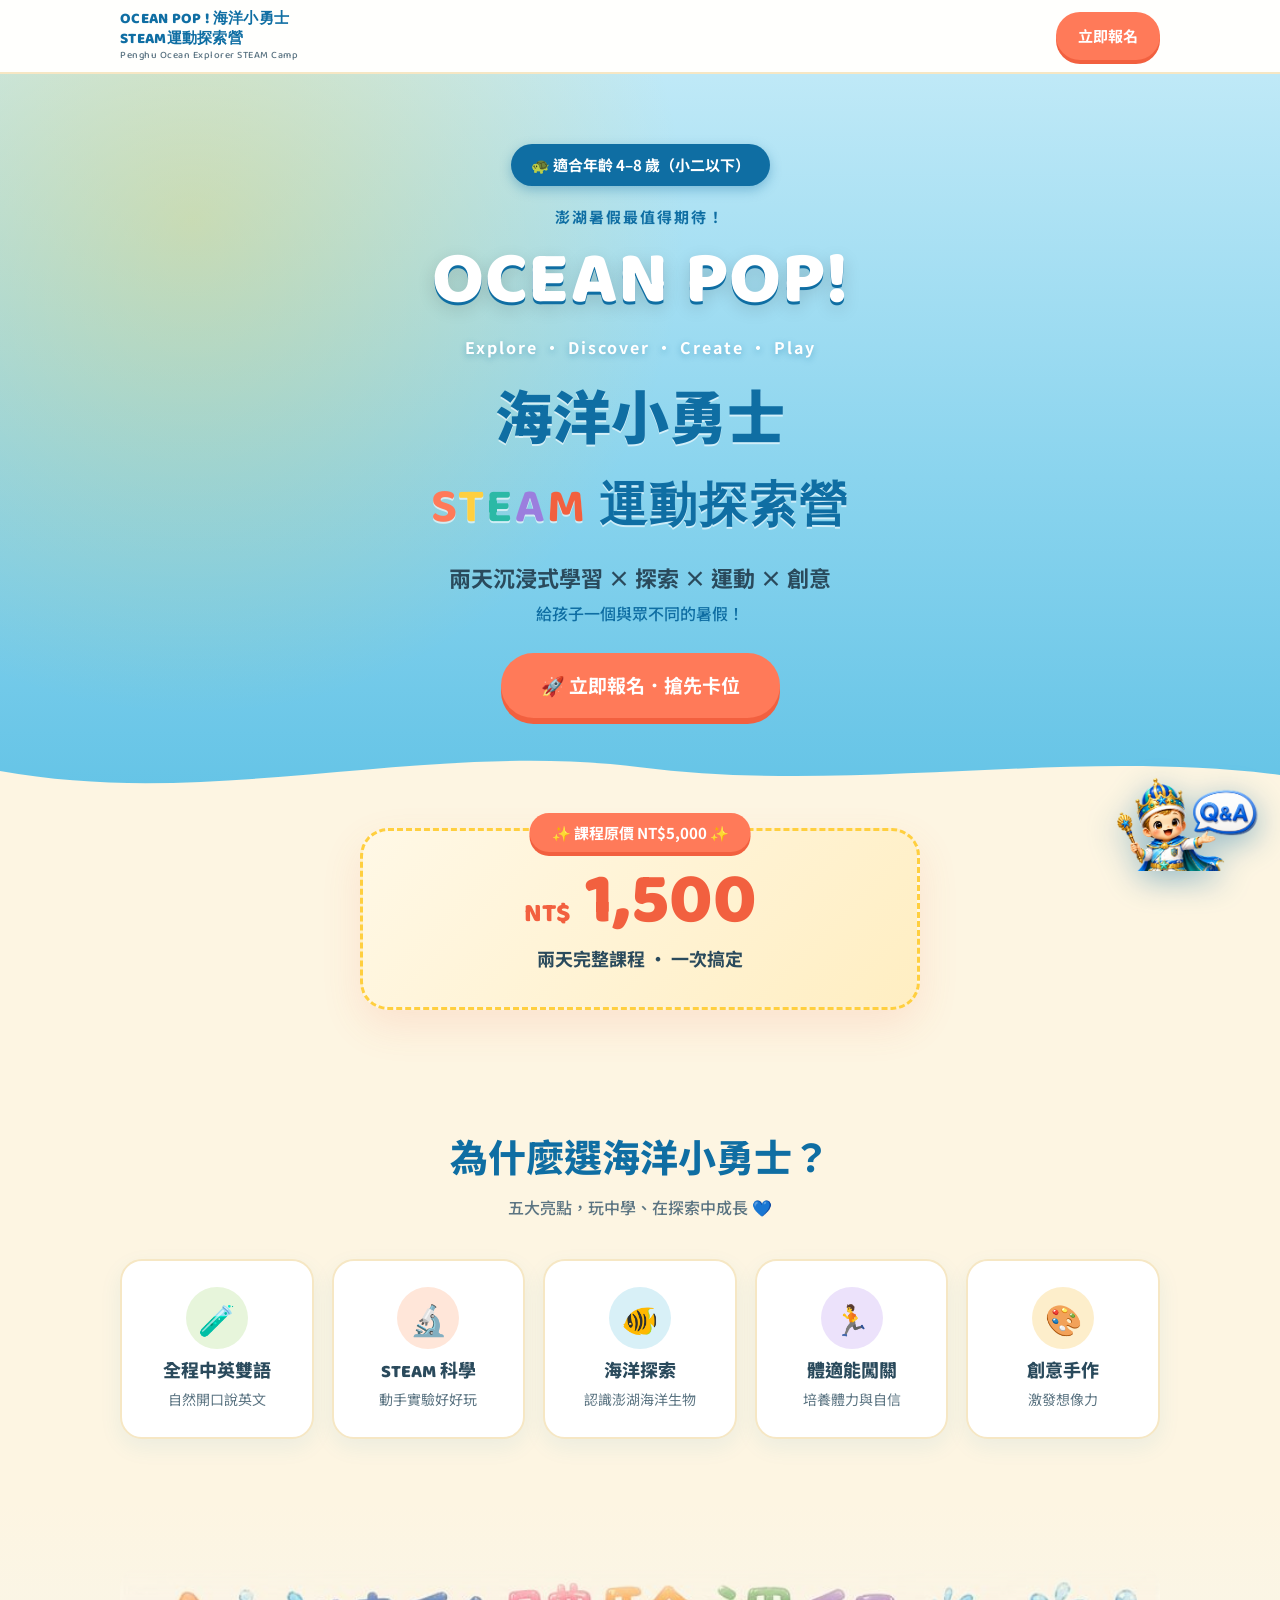
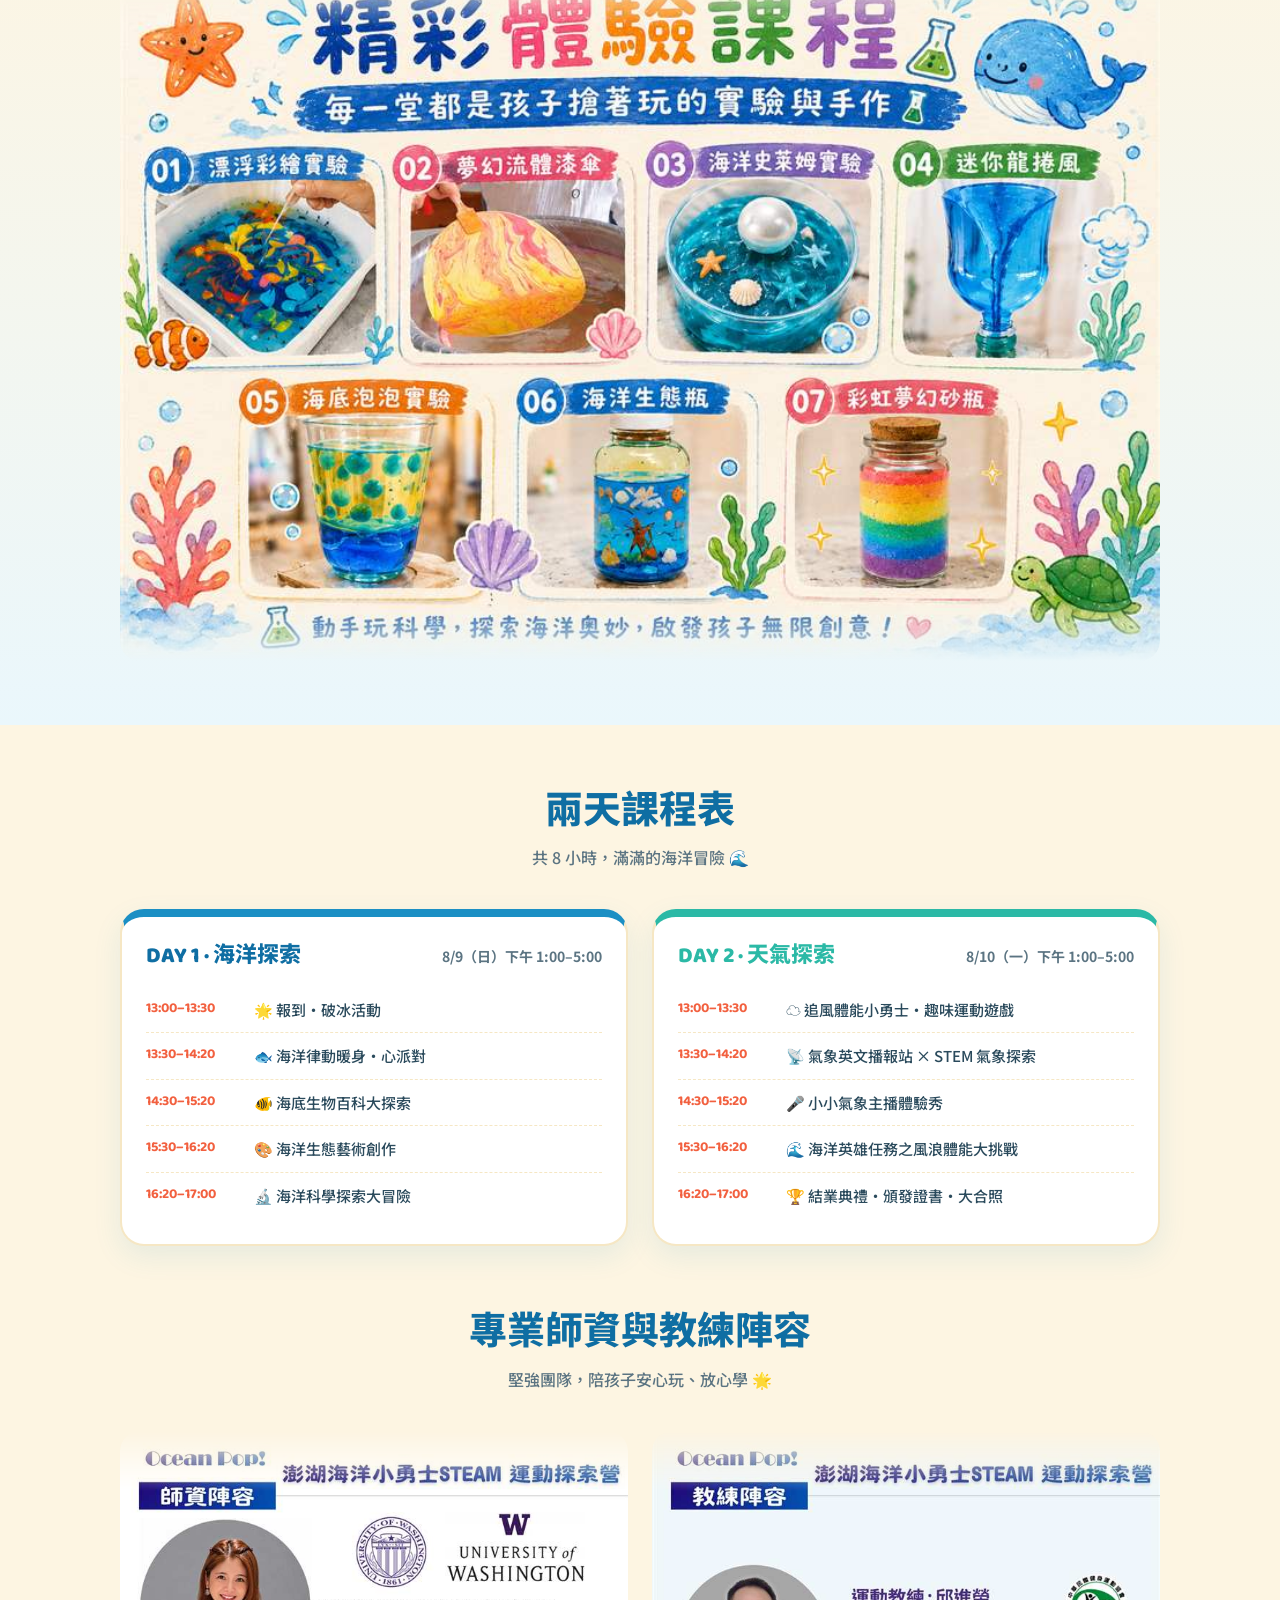
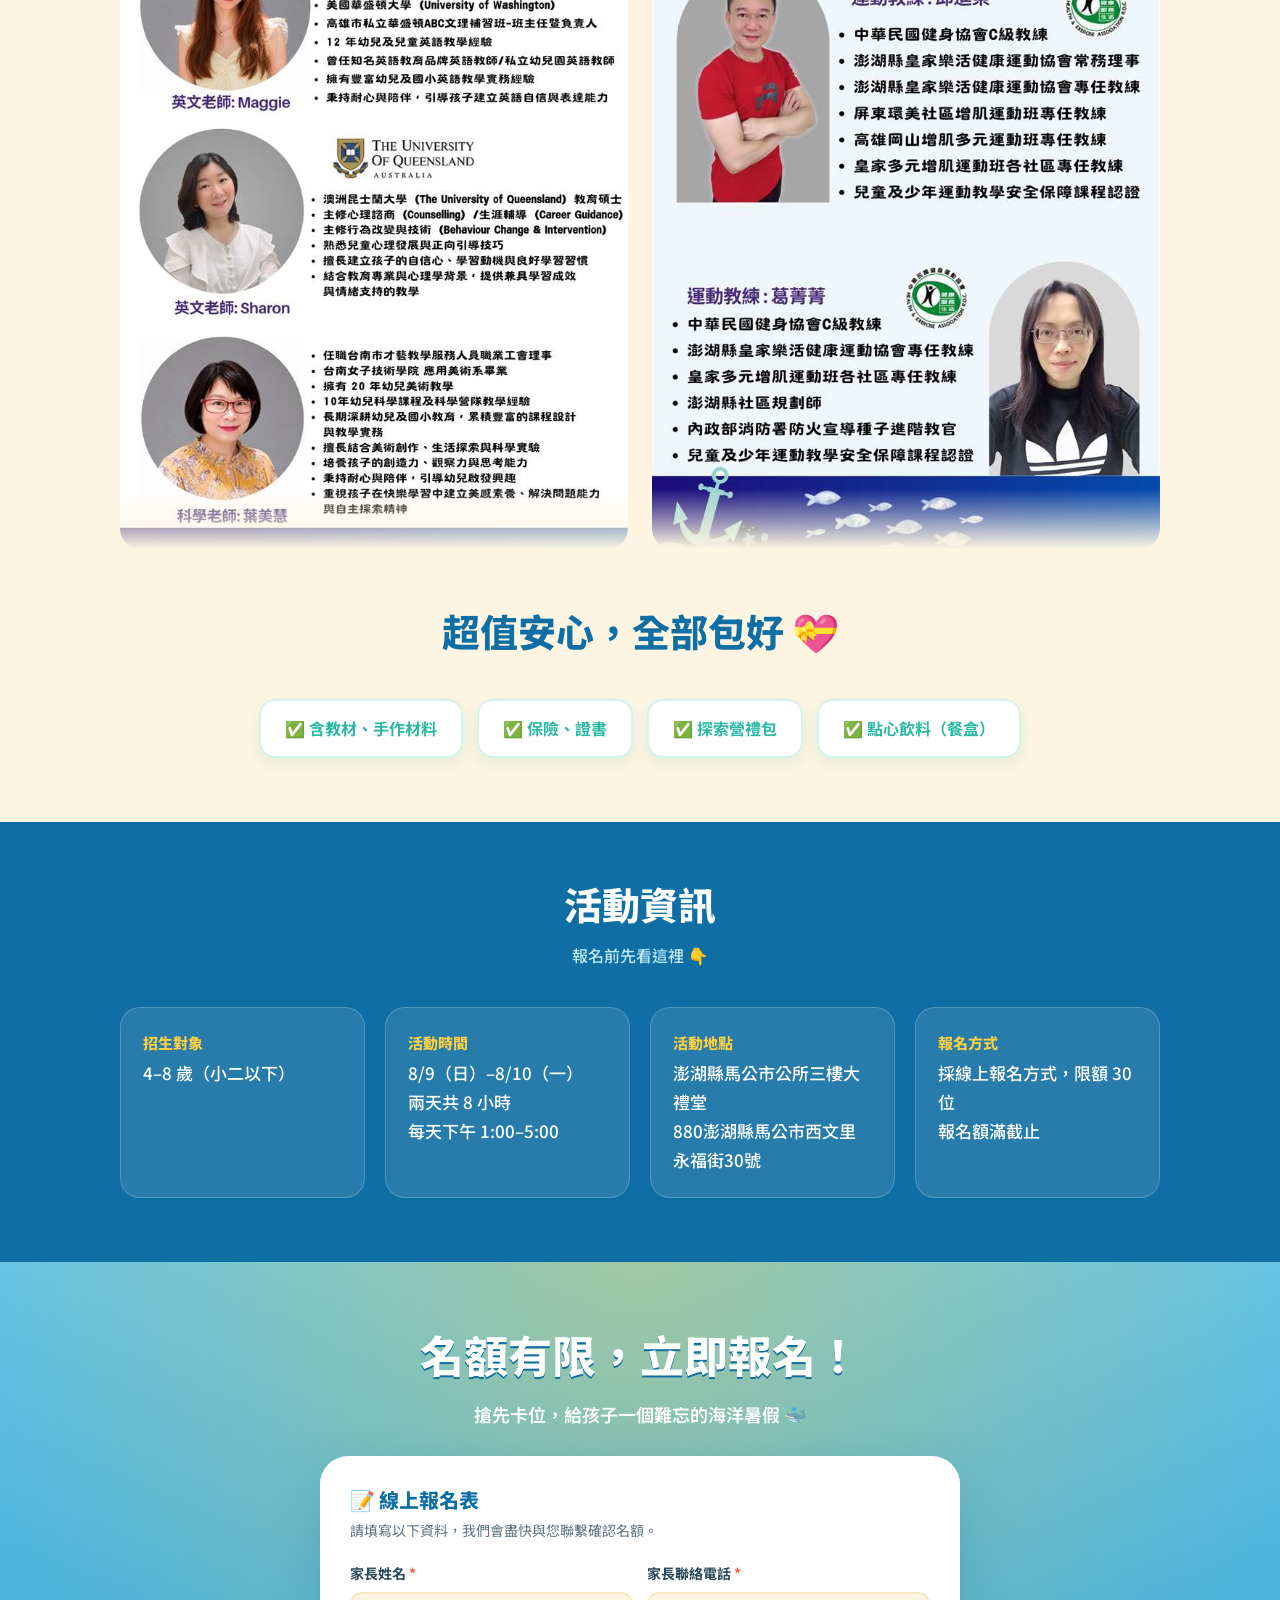
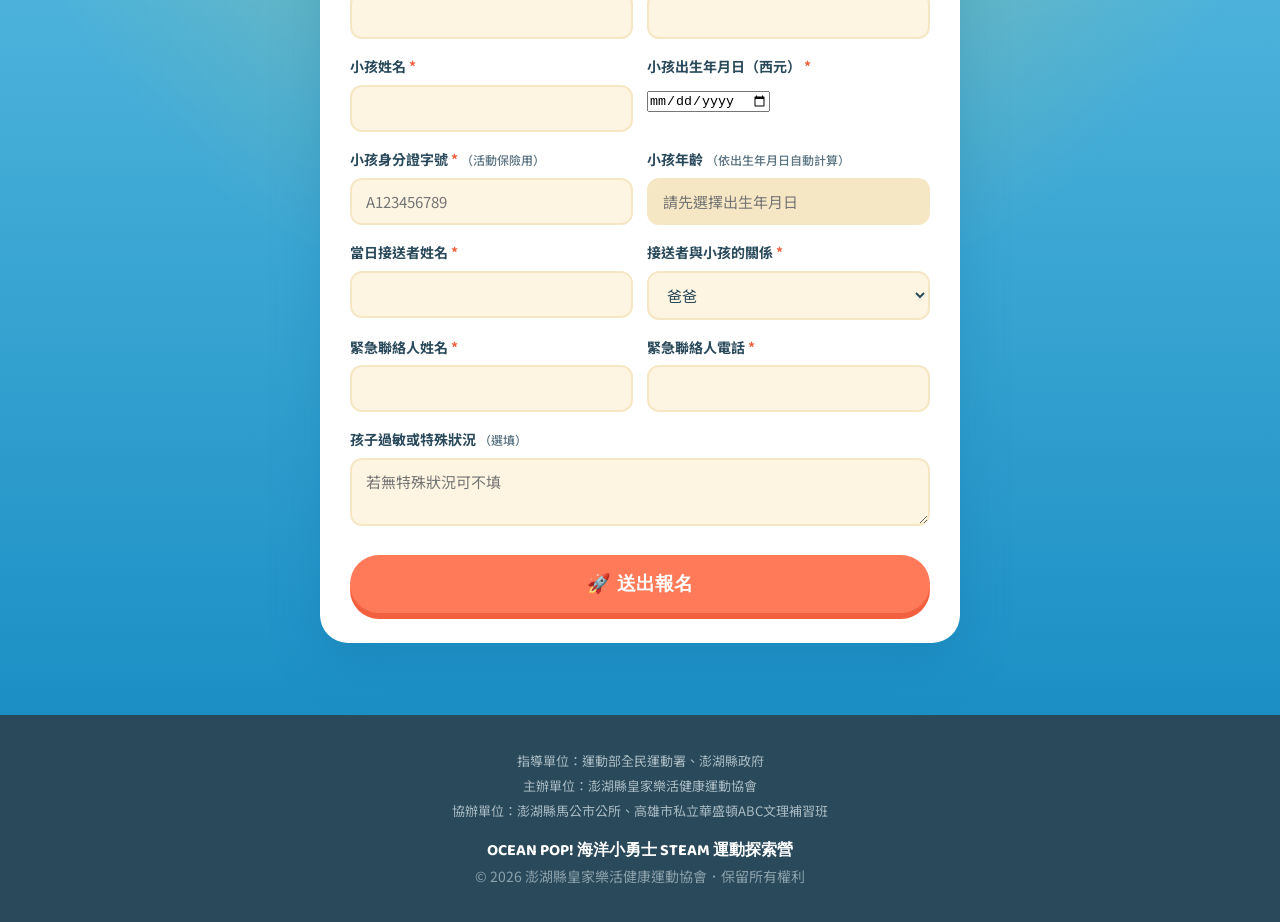
==== index.html @ 1777d72e "Fix topbar wrapping, enlarge Q&A icon, update course banner" ====
<!DOCTYPE html>
<html lang="zh-Hant">
<head>
<meta charset="UTF-8">
<meta name="viewport" content="width=device-width, initial-scale=1.0">
<title>OCEAN POP! 海洋小勇士 STEAM 運動探索營 ｜ 皇家樂活</title>
<meta name="description" content="澎湖暑假最值得期待！4-8歲海洋 STEAM 運動探索營，兩天沉浸式學習，課程原價 NT$5,000，優惠只需 NT$1,500。皇家樂活主辦。">
<meta property="og:title" content="OCEAN POP! 海洋小勇士 STEAM 運動探索營">
<meta property="og:description" content="澎湖 · 4-8歲 · 8/9~8/10 兩天 · 課程原價 NT$5,000，優惠只要 NT$1,500">
<link rel="preconnect" href="https://fonts.googleapis.com">
<link rel="preconnect" href="https://fonts.gstatic.com" crossorigin>
<link href="https://fonts.googleapis.com/css2?family=Baloo+2:wght@500;600;700;800&family=Noto+Sans+TC:wght@400;500;700;900&display=swap" rel="stylesheet">
<style>
  :root{
    --ocean:#1b8fc4;
    --ocean-deep:#0f6ea3;
    --ocean-light:#63c3e6;
    --sand:#fdf5e2;
    --sand-deep:#f6e7c4;
    --coral:#ff7a59;
    --coral-deep:#f2603f;
    --sun:#ffcf3f;
    --teal:#2bb9a6;
    --grape:#9b7ede;
    --ink:#2a4a5c;
    --ink-soft:#5b7482;
    --white:#ffffff;
  }
  *{box-sizing:border-box;margin:0;padding:0;}
  html{scroll-behavior:smooth;}
  body{
    font-family:"Noto Sans TC","Baloo 2",system-ui,sans-serif;
    color:var(--ink);
    background:var(--sand);
    line-height:1.7;
    overflow-x:hidden;
  }
  h1,h2,h3,.display{font-family:"Baloo 2","Noto Sans TC",sans-serif;line-height:1.25;}
  img{max-width:100%;display:block;}
  a{color:inherit;text-decoration:none;}
  .wrap{width:min(1040px,92vw);margin:0 auto;}
  section{padding:64px 0;}

  /* ---------- 頂部固定報名條 ---------- */
  .topbar{
    position:sticky;top:0;z-index:50;
    background:rgba(255,255,255,.92);
    backdrop-filter:blur(8px);
    border-bottom:2px solid var(--sand-deep);
  }
  .topbar .wrap{display:flex;align-items:center;justify-content:space-between;padding:10px 0;gap:12px;}
  .topbar .btn{flex-shrink:0;white-space:nowrap;}
  .brand{font-family:"Baloo 2";font-weight:800;color:var(--ocean-deep);font-size:15px;letter-spacing:.3px;line-height:1.3;}
  .brand small{display:block;font-size:10px;color:var(--ink-soft);font-weight:500;letter-spacing:.5px;}
  .btn{
    display:inline-block;background:var(--coral);color:#fff;font-weight:700;
    padding:11px 22px;border-radius:999px;font-size:15px;
    box-shadow:0 4px 0 var(--coral-deep);transition:transform .1s,box-shadow .1s;
  }
  .btn:hover{transform:translateY(2px);box-shadow:0 2px 0 var(--coral-deep);}
  .btn.big{font-size:19px;padding:16px 40px;box-shadow:0 6px 0 var(--coral-deep);}
  .btn.big:hover{box-shadow:0 3px 0 var(--coral-deep);}

  /* ---------- Hero ---------- */
  .hero{
    background:
      radial-gradient(circle at 15% 20%, rgba(255,207,63,.35), transparent 40%),
      linear-gradient(180deg,#bfe9f7 0%, #8ad4ee 55%, #63c3e6 100%);
    position:relative;padding:70px 0 90px;text-align:center;overflow:hidden;
  }
  .hero .wave{position:absolute;left:0;right:0;bottom:-2px;line-height:0;}
  .badge-age{
    display:inline-flex;align-items:center;gap:8px;background:var(--ocean-deep);color:#fff;
    padding:8px 20px;border-radius:999px;font-weight:700;font-size:15px;margin-bottom:18px;
    box-shadow:0 4px 12px rgba(15,110,163,.35);
  }
  .hero .eyebrow{color:var(--ocean-deep);font-weight:700;letter-spacing:2px;font-size:15px;margin-bottom:6px;}
  .hero h1{font-size:clamp(38px,8vw,74px);font-weight:800;color:#fff;
    text-shadow:0 3px 0 var(--ocean-deep),0 6px 18px rgba(0,0,0,.15);letter-spacing:1px;}
  .hero .cn-title{font-size:clamp(30px,7vw,58px);font-weight:900;color:var(--ocean-deep);margin:2px 0 4px;
    text-shadow:0 2px 0 rgba(255,255,255,.6);}
  .hero .tagline{color:#fff;font-weight:700;letter-spacing:2px;font-size:clamp(13px,2.4vw,16px);
    margin:6px 0 4px;text-shadow:0 2px 6px rgba(15,110,163,.4);}
  .steam{font-family:"Baloo 2";font-weight:800;letter-spacing:2px;}
  .steam b:nth-child(1){color:#ff7a59;}.steam b:nth-child(2){color:#ffcf3f;}
  .steam b:nth-child(3){color:#2bb9a6;}.steam b:nth-child(4){color:#9b7ede;}
  .steam b:nth-child(5){color:#f2603f;}
  .hero .sub{font-size:clamp(17px,3.4vw,22px);color:var(--ink);font-weight:700;margin-top:10px;}
  .hero .slogan{color:var(--ocean-deep);font-weight:500;margin:4px 0 26px;font-size:16px;}
  .hero .cta-row{display:flex;gap:14px;justify-content:center;flex-wrap:wrap;align-items:center;}
  .hero .meta-quick{margin-top:18px;color:var(--ocean-deep);font-weight:700;font-size:15px;}
  .hero .meta-quick span{display:inline-block;margin:0 8px;}

  /* ---------- 價格亮點 ---------- */
  .price{background:var(--sand);text-align:center;padding-top:20px;}
  .price-card{
    background:linear-gradient(135deg,#fff8e6,#ffeec2);
    border:3px dashed var(--sun);border-radius:28px;
    max-width:560px;margin:0 auto;padding:34px 28px;position:relative;
    box-shadow:0 16px 40px rgba(242,96,63,.12);
  }
  .price-card .tag{
    position:absolute;top:-18px;left:50%;transform:translateX(-50%);
    background:var(--coral);color:#fff;font-weight:700;padding:7px 22px;border-radius:999px;font-size:15px;white-space:nowrap;
    box-shadow:0 4px 0 var(--coral-deep);
  }
  .price-card .now{font-family:"Baloo 2";font-weight:800;color:var(--coral-deep);font-size:clamp(46px,11vw,72px);line-height:1;}
  .price-card .now small{font-size:26px;}
  .price-card .need{font-weight:700;color:var(--ink);font-size:18px;margin-top:6px;}
  .price-card .old{color:var(--ink-soft);margin-top:10px;font-size:15px;}
  .price-card .old s{opacity:.7;}
  .price-card .old b{color:var(--teal);}

  /* ---------- 特色 ---------- */
  h2.title{text-align:center;font-size:clamp(26px,5vw,38px);font-weight:800;color:var(--ocean-deep);margin-bottom:8px;}
  .title-sub{text-align:center;color:var(--ink-soft);margin-bottom:38px;font-weight:500;}
  .features{display:grid;grid-template-columns:repeat(auto-fit,minmax(160px,1fr));gap:18px;}
  .feature{
    background:#fff;border-radius:22px;padding:26px 18px;text-align:center;
    box-shadow:0 8px 22px rgba(27,143,196,.08);border:2px solid var(--sand-deep);
    transition:transform .15s;
  }
  .feature:hover{transform:translateY(-6px);}
  .feature .ico{width:62px;height:62px;border-radius:50%;margin:0 auto 12px;display:grid;place-items:center;font-size:30px;}
  .feature h3{font-size:18px;font-weight:800;margin-bottom:4px;}
  .feature p{font-size:14px;color:var(--ink-soft);}

  /* ---------- 課程體驗 ---------- */
  .courses{background:linear-gradient(180deg,var(--sand),#eaf7fc);}
  .chips{display:flex;flex-wrap:wrap;gap:12px;justify-content:center;}
  .chip{
    background:#fff;border:2px solid var(--ocean-light);color:var(--ocean-deep);font-weight:700;
    padding:12px 22px;border-radius:999px;font-size:16px;
    box-shadow:0 5px 14px rgba(27,143,196,.1);
  }
  .courses-banner,.banner-fade{
    width:100%;display:block;border-radius:20px;
    -webkit-mask-image:linear-gradient(to bottom, transparent 0, #000 60px, #000 calc(100% - 60px), transparent 100%);
    mask-image:linear-gradient(to bottom, transparent 0, #000 60px, #000 calc(100% - 60px), transparent 100%);
  }
  .staff-grid{display:grid;grid-template-columns:1fr 1fr;gap:24px;}
  @media(max-width:820px){.staff-grid{grid-template-columns:1fr;}}

  /* ---------- 課表 ---------- */
  .days{display:grid;grid-template-columns:1fr 1fr;gap:24px;}
  .day{background:#fff;border-radius:24px;padding:26px 24px;box-shadow:0 10px 28px rgba(27,143,196,.1);border:2px solid var(--sand-deep);}
  .day.d1{border-top:8px solid var(--ocean);}
  .day.d2{border-top:8px solid var(--teal);}
  .day .dhead{display:flex;align-items:baseline;justify-content:space-between;flex-wrap:wrap;gap:6px;margin-bottom:16px;}
  .day .dhead h3{font-size:22px;font-weight:800;}
  .day.d1 .dhead h3{color:var(--ocean-deep);}
  .day.d2 .dhead h3{color:var(--teal);}
  .day .date{font-weight:700;color:var(--ink-soft);font-size:14px;}
  .slot{display:flex;gap:12px;padding:10px 0;border-bottom:1px dashed var(--sand-deep);}
  .slot:last-child{border-bottom:none;}
  .slot .t{font-family:"Baloo 2";font-weight:700;color:var(--coral-deep);font-size:14px;white-space:nowrap;min-width:96px;}
  .slot .a{font-size:15px;font-weight:500;}

  /* ---------- 安心 ---------- */
  .assure{display:flex;gap:14px;flex-wrap:wrap;justify-content:center;}
  .assure .a{background:#fff;border-radius:16px;padding:14px 24px;font-weight:700;color:var(--teal);
    box-shadow:0 6px 16px rgba(43,185,166,.12);border:2px solid #d6f2ec;}

  /* ---------- 資訊 ---------- */
  .info{background:var(--ocean-deep);color:#fff;}
  .info h2.title{color:#fff;}
  .info .title-sub{color:#bfe9f7;}
  .info-grid{display:grid;grid-template-columns:repeat(auto-fit,minmax(200px,1fr));gap:20px;}
  .info-card{background:rgba(255,255,255,.1);border:1px solid rgba(255,255,255,.2);border-radius:20px;padding:22px;}
  .info-card .k{font-weight:800;font-size:15px;color:var(--sun);margin-bottom:4px;}
  .info-card .v{font-size:17px;font-weight:500;}

  /* ---------- 最終報名 ---------- */
  .final{text-align:center;background:
      radial-gradient(circle at 50% 0%, rgba(255,207,63,.4), transparent 55%),
      linear-gradient(180deg,#63c3e6,#1b8fc4);color:#fff;padding:72px 0;}
  .final h2{font-size:clamp(28px,6vw,44px);font-weight:800;text-shadow:0 2px 0 var(--ocean-deep);}
  .final p{font-size:18px;margin:10px 0 26px;font-weight:600;}

  footer{background:var(--ink);color:#cdd9df;text-align:center;padding:34px 0;font-size:14px;}
  footer b{color:#fff;font-family:"Baloo 2";font-size:16px;}
  footer .orgs{font-size:13px;color:#a9bac2;line-height:1.9;margin-bottom:14px;}

  /* ---------- 報名表單 ---------- */
  .signup-card{
    background:#fff;border-radius:28px;max-width:640px;margin:0 auto;padding:34px 30px 30px;
    text-align:left;box-shadow:0 20px 50px rgba(15,110,163,.25);
  }
  .signup-card h3{color:var(--ocean-deep);font-size:20px;font-weight:800;margin-bottom:4px;}
  .signup-card .signup-note{color:var(--ink-soft);font-size:14px;margin-bottom:20px;}
  .field-row{display:grid;grid-template-columns:1fr 1fr;gap:14px;}
  .field{margin-bottom:16px;}
  .field label{display:block;font-weight:700;color:var(--ink);font-size:14px;margin-bottom:6px;}
  .field label .opt{color:var(--ink-soft);font-weight:500;font-size:12px;}
  .field label .req{color:var(--coral-deep);}
  .field input[type=text],.field input[type=tel],.field select,.field textarea{
    width:100%;padding:11px 14px;border:2px solid var(--sand-deep);border-radius:12px;
    font-family:inherit;font-size:15px;color:var(--ink);background:var(--sand);
  }
  .field input:focus,.field select:focus,.field textarea:focus{outline:none;border-color:var(--ocean-light);background:#fff;}
  .field textarea{resize:vertical;min-height:64px;}
  .signup-submit{width:100%;border:none;cursor:pointer;margin-top:6px;}
  .signup-submit:disabled{opacity:.6;cursor:not-allowed;}
  .signup-msg{margin-top:16px;padding:14px 16px;border-radius:14px;font-weight:700;font-size:14px;display:none;}
  .signup-msg.ok{display:block;background:#e3f7ef;color:#1a8a5f;border:2px solid #b9ecd6;}
  .signup-msg.err{display:block;background:#fdeaea;color:#c0392b;border:2px solid #f6c9c4;}
  @media(max-width:520px){.field-row{grid-template-columns:1fr;}}

  /* ---------- 報名成功確認頁 ---------- */
  .confirm-card{display:none;}
  .confirm-summary{display:grid;grid-template-columns:1fr 1fr;gap:10px 14px;margin:16px 0 22px;}
  .confirm-summary .item{background:var(--sand);border-radius:12px;padding:10px 14px;}
  .confirm-summary .item .k{font-size:12px;color:var(--ink-soft);font-weight:700;margin-bottom:2px;}
  .confirm-summary .item .v{font-size:15px;font-weight:700;color:var(--ink);word-break:break-word;}
  @media(max-width:520px){.confirm-summary{grid-template-columns:1fr;}}

  .pay-box{background:linear-gradient(135deg,#fff8e6,#ffeec2);border:3px dashed var(--sun);border-radius:20px;padding:20px;margin-bottom:20px;}
  .pay-box h4{color:var(--coral-deep);font-size:16px;margin-bottom:10px;}
  .pay-box .row{display:flex;justify-content:space-between;gap:12px;padding:7px 0;border-bottom:1px dashed var(--sand-deep);font-size:15px;}
  .pay-box .row:last-child{border-bottom:none;}
  .pay-box .row span{color:var(--ink-soft);}
  .pay-box .row b{color:var(--ink);text-align:right;}

  .line-box{background:#eafaf0;border:2px solid #b9ecd6;border-radius:20px;padding:20px;text-align:center;}
  .line-box .line-title{font-weight:800;color:var(--ocean-deep);font-size:16px;}
  .line-box .line-sub{font-size:14px;color:var(--ink-soft);margin-top:4px;}
  .line-box img{width:150px;height:150px;margin:14px auto 4px;border-radius:12px;display:block;background:#fff;padding:6px;}
  .line-btn{display:inline-block;margin-top:10px;background:#06C755;color:#fff;font-weight:700;padding:10px 26px;border-radius:999px;}

  .price-card,.day,.info-card,.chip,.assure .a,.signup-card,.pay-box,.line-box{transition:transform .15s;}
  .price-card:hover,.day:hover,.info-card:hover,.chip:hover,.assure .a:hover,.signup-card:hover,.pay-box:hover,.line-box:hover{transform:translateY(-6px);}

  @media(max-width:680px){
    section{padding:48px 0;}
    .days{grid-template-columns:1fr;}
    .topbar .brand small{display:none;}
  }

  /* ---------- 浮動 Q&A 小工具 ---------- */
  .faq-widget{position:fixed;right:20px;bottom:20px;z-index:200;}
  .faq-fab{
    width:150px;height:150px;border-radius:0;border:0;padding:0;cursor:pointer;
    background:transparent;box-shadow:none;overflow:visible;
    display:grid;place-items:center;animation:faqBounce 2.4s ease-in-out infinite;
  }
  .faq-fab img{width:100%;height:100%;object-fit:contain;filter:drop-shadow(0 8px 16px rgba(15,110,163,.45));}
  .faq-fab:hover{animation-play-state:paused;transform:scale(1.05);}
  @keyframes faqBounce{0%,100%{transform:translateY(0);}50%{transform:translateY(-6px);}}
  .faq-badge{
    position:absolute;top:-4px;right:-4px;background:var(--coral);color:#fff;font-weight:800;font-size:11px;
    border-radius:999px;padding:2px 6px;box-shadow:0 2px 6px rgba(0,0,0,.2);
  }
  .faq-panel{
    display:none;position:fixed;right:20px;bottom:96px;width:min(340px,88vw);max-height:70vh;
    background:#fff;border-radius:22px;box-shadow:0 20px 50px rgba(15,110,163,.3);overflow:hidden;
    flex-direction:column;
  }
  .faq-panel.open{display:flex;}
  .faq-panel-head{
    background:var(--ocean-deep);color:#fff;padding:14px 18px;font-weight:800;font-size:16px;
    display:flex;align-items:center;justify-content:space-between;flex-shrink:0;
  }
  .faq-close{background:rgba(255,255,255,.2);border:none;color:#fff;width:28px;height:28px;border-radius:50%;
    cursor:pointer;font-size:15px;line-height:1;}
  .faq-list{padding:14px 16px;overflow-y:auto;}
  .faq-item{border-bottom:1px dashed var(--sand-deep);padding:10px 0;}
  .faq-item:last-child{border-bottom:none;}
  .faq-item summary{
    cursor:pointer;font-weight:700;color:var(--ink);font-size:14px;list-style:none;
    display:flex;align-items:center;gap:8px;
  }
  .faq-item summary::-webkit-details-marker{display:none;}
  .faq-item summary::before{content:"Q";flex-shrink:0;width:20px;height:20px;border-radius:50%;
    background:var(--ocean-light);color:#fff;font-size:12px;font-weight:800;display:grid;place-items:center;}
  .faq-item[open] summary::before{background:var(--coral);}
  .faq-item p{margin:8px 0 0 28px;font-size:13px;color:var(--ink-soft);line-height:1.6;}
  .faq-loading,.faq-empty{color:var(--ink-soft);font-size:14px;text-align:center;padding:20px 0;}
  @media(max-width:520px){
    .faq-panel{right:12px;bottom:88px;width:calc(100vw - 24px);}
    .faq-widget{right:12px;bottom:12px;}
  }
</style>
</head>
<body>

<!-- 頂部固定條 -->
<div class="topbar">
  <div class="wrap">
    <div class="brand">OCEAN POP ! 海洋小勇士<br>STEAM運動探索營 <small>Penghu Ocean Explorer STEAM Camp</small></div>
    <a href="#報名" class="btn">立即報名</a>
  </div>
</div>

<!-- Hero -->
<header class="hero">
  <div class="wrap">
    <div class="badge-age">🐢 適合年齡 4–8 歲（小二以下）</div>
    <div class="eyebrow">澎湖暑假最值得期待！</div>
    <h1>OCEAN POP!</h1>
    <div class="tagline">Explore • Discover • Create • Play</div>
    <div class="cn-title">海洋小勇士</div>
    <div class="cn-title steam" style="font-size:clamp(26px,6vw,48px)"><b>S</b><b>T</b><b>E</b><b>A</b><b>M</b> 運動探索營</div>
    <div class="sub">兩天沉浸式學習 × 探索 × 運動 × 創意</div>
    <div class="slogan">給孩子一個與眾不同的暑假！</div>
    <div class="cta-row">
      <a href="#報名" class="btn big">🚀 立即報名．搶先卡位</a>
    </div>
  </div>
  <div class="wave">
    <svg viewBox="0 0 1440 90" preserveAspectRatio="none" style="width:100%;height:70px"><path fill="#fdf5e2" d="M0,40 C240,90 480,0 720,35 C960,70 1200,10 1440,45 L1440,90 L0,90 Z"></path></svg>
  </div>
</header>

<!-- 價格 -->
<section class="price">
  <div class="wrap">
    <div class="price-card">
      <div class="tag">✨ 課程原價 NT$5,000 ✨</div>
      <div class="now"><small>NT$</small> 1,500</div>
      <div class="need">兩天完整課程 · 一次搞定</div>
    </div>
  </div>
</section>

<!-- 特色 -->
<section>
  <div class="wrap">
    <h2 class="title">為什麼選海洋小勇士？</h2>
    <p class="title-sub">五大亮點，玩中學、在探索中成長 💙</p>
    <div class="features">
      <div class="feature"><div class="ico" style="background:#e7f5db">🧪</div><h3>全程中英雙語</h3><p>自然開口說英文</p></div>
      <div class="feature"><div class="ico" style="background:#ffe6d9">🔬</div><h3>STEAM 科學</h3><p>動手實驗好好玩</p></div>
      <div class="feature"><div class="ico" style="background:#d8f0f7">🐠</div><h3>海洋探索</h3><p>認識澎湖海洋生物</p></div>
      <div class="feature"><div class="ico" style="background:#ece2fb">🏃</div><h3>體適能闖關</h3><p>培養體力與自信</p></div>
      <div class="feature"><div class="ico" style="background:#fdeecb">🎨</div><h3>創意手作</h3><p>激發想像力</p></div>
    </div>
  </div>
</section>

<!-- 課程體驗 -->
<section class="courses">
  <div class="wrap">
    <img class="courses-banner" src="[data-uri]" alt="精彩體驗課程：每一堂都是孩子搶著玩的實驗與手作，漂浮彩繪實驗、夢幻流體彩繪、海洋史萊姆實驗、迷你龍捲風、海底泡泡實驗、海洋生態瓶、彩虹夢幻砂瓶">
  </div>
</section>

<!-- 課表 -->
<section>
  <div class="wrap">
    <h2 class="title">兩天課程表</h2>
    <p class="title-sub">共 8 小時，滿滿的海洋冒險 🌊</p>
    <div class="days">
      <div class="day d1">
        <div class="dhead"><h3>DAY 1 · 海洋探索</h3><div class="date">8/9（日）下午 1:00–5:00</div></div>
        <div class="slot"><div class="t">13:00–13:30</div><div class="a">🌟 報到・破冰活動</div></div>
        <div class="slot"><div class="t">13:30–14:20</div><div class="a">🐟 海洋律動暖身・心派對</div></div>
        <div class="slot"><div class="t">14:30–15:20</div><div class="a">🐠 海底生物百科大探索</div></div>
        <div class="slot"><div class="t">15:30–16:20</div><div class="a">🎨 海洋生態藝術創作</div></div>
        <div class="slot"><div class="t">16:20–17:00</div><div class="a">🔬 海洋科學探索大冒險</div></div>
      </div>
      <div class="day d2">
        <div class="dhead"><h3>DAY 2 · 天氣探索</h3><div class="date">8/10（一）下午 1:00–5:00</div></div>
        <div class="slot"><div class="t">13:00–13:30</div><div class="a">☁️ 追風體能小勇士・趣味運動遊戲</div></div>
        <div class="slot"><div class="t">13:30–14:20</div><div class="a">📡 氣象英文播報站 × STEM 氣象探索</div></div>
        <div class="slot"><div class="t">14:30–15:20</div><div class="a">🎤 小小氣象主播體驗秀</div></div>
        <div class="slot"><div class="t">15:30–16:20</div><div class="a">🌊 海洋英雄任務之風浪體能大挑戰</div></div>
        <div class="slot"><div class="t">16:20–17:00</div><div class="a">🏆 結業典禮・頒發證書・大合照</div></div>
      </div>
    </div>
  </div>
</section>

<!-- 師資與教練 -->
<section style="padding-top:0">
  <div class="wrap">
    <h2 class="title">專業師資與教練陣容</h2>
    <p class="title-sub">堅強團隊，陪孩子安心玩、放心學 🌟</p>
    <div class="staff-grid">
      <img class="banner-fade" src="[data-uri]" alt="師資陣容：英文老師 Maggie（美國華盛頓大學）、英文老師 Sharon（澳洲昆士蘭大學教育碩士）、科學老師 葉美慧">
      <img class="banner-fade" src="[data-uri]" alt="教練陣容：運動教練 邱進榮、運動教練 葛菁菁，皆為中華民國健身協會C級教練">
    </div>
  </div>
</section>

<!-- 安心 -->
<section style="padding-top:0">
  <div class="wrap">
    <h2 class="title">超值安心，全部包好 💝</h2>
    <p class="title-sub"></p>
    <div class="assure">
      <div class="a">✅ 含教材、手作材料</div>
      <div class="a">✅ 保險、證書</div>
      <div class="a">✅ 探索營禮包</div>
      <div class="a">✅ 點心飲料（餐盒）</div>
    </div>
  </div>
</section>

<!-- 資訊 -->
<section class="info">
  <div class="wrap">
    <h2 class="title">活動資訊</h2>
    <p class="title-sub">報名前先看這裡 👇</p>
    <div class="info-grid">
      <div class="info-card"><div class="k">招生對象</div><div class="v">4–8 歲（小二以下）</div></div>
      <div class="info-card"><div class="k">活動時間</div><div class="v">8/9（日）–8/10（一）　兩天共 8 小時<br>每天下午 1:00–5:00</div></div>
      <div class="info-card"><div class="k">活動地點</div><div class="v">澎湖縣馬公市公所三樓大禮堂<br>880澎湖縣馬公市西文里永福街30號</div></div>
      <div class="info-card"><div class="k">報名方式</div><div class="v">採線上報名方式，限額 30 位<br>報名額滿截止</div></div>
    </div>
  </div>
</section>

<!-- 最終報名 -->
<section class="final" id="報名">
  <div class="wrap">
    <h2>名額有限，立即報名！</h2>
    <p>搶先卡位，給孩子一個難忘的海洋暑假 🐳</p>

    <div class="signup-card">
     <div id="signup-form-wrap">
      <h3>📝 線上報名表</h3>
      <div class="signup-note">請填寫以下資料，我們會盡快與您聯繫確認名額。</div>

      <form id="signup-form" novalidate>
        <div class="field-row">
          <div class="field">
            <label for="parentName">家長姓名 <span class="req">*</span></label>
            <input type="text" id="parentName" name="parentName" required>
          </div>
          <div class="field">
            <label for="parentPhone">家長聯絡電話 <span class="req">*</span></label>
            <input type="tel" id="parentPhone" name="parentPhone" required>
          </div>
        </div>

        <div class="field-row">
          <div class="field">
            <label for="childName">小孩姓名 <span class="req">*</span></label>
            <input type="text" id="childName" name="childName" required>
          </div>
          <div class="field">
            <label for="childBirthday">小孩出生年月日（西元） <span class="req">*</span></label>
            <input type="date" id="childBirthday" name="childBirthday" required>
          </div>
        </div>

        <div class="field-row">
          <div class="field">
            <label for="childId">小孩身分證字號 <span class="req">*</span> <span class="opt">（活動保險用）</span></label>
            <input type="text" id="childId" name="childId" required maxlength="10" placeholder="A123456789" style="text-transform:uppercase" pattern="^[A-Za-z][12]\d{8}$">
          </div>
          <div class="field">
            <label>小孩年齡 <span class="opt">（依出生年月日自動計算）</span></label>
            <input type="text" id="childAgeDisplay" readonly placeholder="請先選擇出生年月日" style="background:var(--sand-deep);cursor:not-allowed;">
          </div>
        </div>

        <div class="field-row">
          <div class="field">
            <label for="companionName">當日接送者姓名 <span class="req">*</span></label>
            <input type="text" id="companionName" name="companionName" required>
          </div>
          <div class="field">
            <label for="companionRelation">接送者與小孩的關係 <span class="req">*</span></label>
            <select id="companionRelation" name="companionRelation" required>
              <option value="爸爸" selected>爸爸</option>
              <option value="媽媽">媽媽</option>
              <option value="爺爺奶奶">爺爺奶奶</option>
              <option value="外公外婆">外公外婆</option>
              <option value="哥哥姐姐">哥哥姐姐</option>
              <option value="阿姨舅舅">阿姨舅舅</option>
              <option value="其他">其他（請自行填寫）</option>
            </select>
          </div>
        </div>

        <div class="field" id="companionRelationOtherField" style="display:none">
          <label for="companionRelationOther">請填寫接送者與小孩的關係</label>
          <input type="text" id="companionRelationOther" name="companionRelationOther">
        </div>

        <div class="field-row">
          <div class="field">
            <label for="emergencyName">緊急聯絡人姓名 <span class="req">*</span></label>
            <input type="text" id="emergencyName" name="emergencyName" required>
          </div>
          <div class="field">
            <label for="emergencyPhone">緊急聯絡人電話 <span class="req">*</span></label>
            <input type="tel" id="emergencyPhone" name="emergencyPhone" required>
          </div>
        </div>

        <div class="field">
          <label for="allergy">孩子過敏或特殊狀況 <span class="opt">（選填）</span></label>
          <textarea id="allergy" name="allergy" placeholder="若無特殊狀況可不填"></textarea>
        </div>

        <button type="submit" class="btn big signup-submit" id="signup-submit-btn">🚀 送出報名</button>
        <div class="signup-msg" id="signup-msg"></div>
      </form>
     </div>

     <div class="confirm-card" id="signup-confirm">
      <h3>🎉 報名成功！</h3>
      <div class="signup-note" id="confirm-note">請截圖保存以下資訊，我們會盡快與您聯繫確認名額。</div>

      <div class="confirm-summary" id="confirm-summary"></div>

      <div class="pay-box">
        <h4>💳 轉帳資訊</h4>
        <div class="row"><span>郵局代號</span><b>700</b></div>
        <div class="row"><span>戶名</span><b>澎湖縣皇家樂活健康運動協會 許怡節</b></div>
        <div class="row"><span>帳號</span><b>0041029-0667795</b></div>
      </div>

      <div class="line-box">
        <div class="line-title">📱 加入皇家樂活官方 LINE</div>
        <div class="line-sub">澎湖縣皇家樂活健康運動協會</div>
        <img src="https://api.qrserver.com/v1/create-qr-code/?size=200x200&data=https%3A%2F%2Flin.ee%2FvPda2yX" alt="皇家樂活官方 LINE QR Code" loading="lazy">
        <div><a href="https://lin.ee/vPda2yX" target="_blank" rel="noopener" class="line-btn">加入 LINE 好友</a></div>
      </div>

      <button type="button" class="btn big" id="signup-again-btn" style="width:100%;margin-top:16px;background:var(--ocean);box-shadow:0 6px 0 var(--ocean-deep)">✏️ 再報名一筆</button>
     </div>
    </div>
  </div>
</section>

<footer>
  <div class="orgs">
    指導單位：運動部全民運動署、澎湖縣政府<br>
    主辦單位：澎湖縣皇家樂活健康運動協會<br>
    協辦單位：澎湖縣馬公市公所、高雄市私立華盛頓ABC文理補習班
  </div>
  <b>OCEAN POP! 海洋小勇士 STEAM 運動探索營</b><br>
  <span style="opacity:.6">© 2026 澎湖縣皇家樂活健康運動協會．保留所有權利</span>
</footer>

<!-- 浮動 Q&A -->
<div class="faq-widget">
  <div class="faq-panel" id="faq-panel">
    <div class="faq-panel-head">
      <span>💬 常見問題 Q&A</span>
      <button type="button" class="faq-close" id="faq-close-btn" aria-label="關閉">✕</button>
    </div>
    <div class="faq-list" id="faq-list">
      <div class="faq-loading">載入中...</div>
    </div>
  </div>
  <button type="button" class="faq-fab" id="faq-fab-btn" aria-label="常見問題 Q&A">
    <img src="[data-uri]" alt="Q&A">
  </button>
</div>

<script>
  const GOOGLE_SCRIPT_URL = "https://script.google.com/macros/s/AKfycbzsOKExGAz9znfUDYqXX7GVhIASXNjQwt-VJIdM6ek-fVQ7bZ78ZBadV2xbB-XD1SsxsQ/exec";

  const relationSelect = document.getElementById("companionRelation");
  const relationOtherField = document.getElementById("companionRelationOtherField");
  const relationOtherInput = document.getElementById("companionRelationOther");

  relationSelect.addEventListener("change", function () {
    const isOther = relationSelect.value === "其他";
    relationOtherField.style.display = isOther ? "block" : "none";
    relationOtherInput.required = isOther;
  });

  const CAMP_DATE = "2026-08-09";
  const childBirthdayInput = document.getElementById("childBirthday");
  const childAgeDisplay = document.getElementById("childAgeDisplay");

  function calcAge(birthdayStr, refStr) {
    const birth = new Date(birthdayStr + "T00:00:00");
    const ref = new Date(refStr + "T00:00:00");
    let age = ref.getFullYear() - birth.getFullYear();
    const m = ref.getMonth() - birth.getMonth();
    if (m < 0 || (m === 0 && ref.getDate() < birth.getDate())) age--;
    return age;
  }

  function updateChildAgeDisplay() {
    if (!childBirthdayInput.value) {
      childAgeDisplay.value = "";
      return;
    }

    const age = calcAge(childBirthdayInput.value, CAMP_DATE);
    childAgeDisplay.value = age >= 0 ? age + " 歲（活動當天 2026/8/9）" : "";
  }

  childBirthdayInput.addEventListener("change", updateChildAgeDisplay);

  function jsonp(url, params = {}) {
    return new Promise((resolve, reject) => {
      const callbackName = "jsonpCallback_" + Date.now() + "_" + Math.floor(Math.random() * 100000);
      const script = document.createElement("script");
      const query = new URLSearchParams({ ...params, callback: callbackName });

      window[callbackName] = function (data) {
        resolve(data);
        cleanup();
      };

      script.onerror = function () {
        reject(new Error("JSONP request failed"));
        cleanup();
      };

      function cleanup() {
        delete window[callbackName];
        if (script.parentNode) script.parentNode.removeChild(script);
      }

      script.src = url + (url.includes("?") ? "&" : "?") + query.toString();
      document.body.appendChild(script);
    });
  }

  const form = document.getElementById("signup-form");
  const submitBtn = document.getElementById("signup-submit-btn");
  const msgBox = document.getElementById("signup-msg");
  const formWrap = document.getElementById("signup-form-wrap");
  const confirmCard = document.getElementById("signup-confirm");
  const confirmNote = document.getElementById("confirm-note");
  const confirmSummary = document.getElementById("confirm-summary");
  const againBtn = document.getElementById("signup-again-btn");

  function showMsg(text, isError) {
    msgBox.textContent = text;
    msgBox.className = "signup-msg " + (isError ? "err" : "ok");
  }

  function escapeHtml(text) {
    return String(text)
      .replaceAll("&", "&amp;")
      .replaceAll("<", "&lt;")
      .replaceAll(">", "&gt;");
  }

  function summaryItem(label, value) {
    return '<div class="item"><div class="k">' + escapeHtml(label) + '</div><div class="v">' + escapeHtml(value || "—") + '</div></div>';
  }

  function showConfirm(payload, duplicate) {
    const rows = [
      ["家長姓名", payload.parentName],
      ["家長聯絡電話", payload.parentPhone],
      ["小孩姓名", payload.childName],
      ["小孩年齡", payload.childAge],
      ["小孩出生年月日", payload.childBirthday],
      ["小孩身分證字號", payload.childId],
      ["當日接送者姓名", payload.companionName],
      ["接送者與小孩的關係", payload.companionRelation],
      ["緊急聯絡人姓名", payload.emergencyName],
      ["緊急聯絡人電話", payload.emergencyPhone]
    ];

    if (payload.allergy) rows.push(["孩子過敏或特殊狀況", payload.allergy]);

    confirmSummary.innerHTML = rows.map(function (r) { return summaryItem(r[0], r[1]); }).join("");
    confirmNote.textContent = duplicate
      ? "提醒：偵測到可能重複報名，如非重複請忽略；請截圖保存以下資訊。"
      : "請截圖保存以下資訊，我們會盡快與您聯繫確認名額。";

    formWrap.style.display = "none";
    confirmCard.style.display = "block";
    confirmCard.scrollIntoView({ behavior: "smooth", block: "start" });
  }

  againBtn.addEventListener("click", function () {
    confirmCard.style.display = "none";
    formWrap.style.display = "block";
    hideMsg();
  });

  function hideMsg() {
    msgBox.className = "signup-msg";
    msgBox.textContent = "";
  }

  form.addEventListener("submit", async function (e) {
    e.preventDefault();

    if (!form.reportValidity()) return;

    const relation = relationSelect.value === "其他"
      ? relationOtherInput.value.trim()
      : relationSelect.value;

    if (relationSelect.value === "其他" && !relation) {
      showMsg("請填寫接送者與小孩的關係", true);
      return;
    }

    const childId = document.getElementById("childId").value.trim().toUpperCase();

    if (!/^[A-Z][12]\d{8}$/.test(childId)) {
      showMsg("小孩身分證字號格式不正確，請確認（例如 A123456789）", true);
      return;
    }

    const payload = {
      action: "submit",
      parentName: document.getElementById("parentName").value.trim(),
      parentPhone: document.getElementById("parentPhone").value.trim(),
      childName: document.getElementById("childName").value.trim(),
      childAge: calcAge(childBirthdayInput.value, CAMP_DATE) + "歲",
      childBirthday: document.getElementById("childBirthday").value,
      childId: childId,
      companionName: document.getElementById("companionName").value.trim(),
      companionRelation: relation,
      emergencyName: document.getElementById("emergencyName").value.trim(),
      emergencyPhone: document.getElementById("emergencyPhone").value.trim(),
      allergy: document.getElementById("allergy").value.trim()
    };

    submitBtn.disabled = true;
    submitBtn.textContent = "送出中...";

    try {
      if (!GOOGLE_SCRIPT_URL) {
        showMsg("測試模式：尚未串接後台，資料不會真的送出。", true);
        return;
      }

      const res = await jsonp(GOOGLE_SCRIPT_URL, payload);

      if (res.status === "success") {
        hideMsg();
        showConfirm(payload, res.duplicate);
        form.reset();
        relationOtherField.style.display = "none";
      } else if (res.status === "closed") {
        showMsg("目前尚未開放報名，請稍後再試或聯絡工作人員。", true);
      } else {
        showMsg(res.message || "送出失敗，請確認資料是否填寫完整。", true);
      }
    } catch (err) {
      showMsg("送出失敗，請確認網路連線後再試一次。", true);
    } finally {
      submitBtn.disabled = false;
      submitBtn.textContent = "🚀 送出報名";
    }
  });

  // ---------- 浮動 Q&A ----------
  const faqFabBtn = document.getElementById("faq-fab-btn");
  const faqCloseBtn = document.getElementById("faq-close-btn");
  const faqPanel = document.getElementById("faq-panel");
  const faqList = document.getElementById("faq-list");
  let faqLoaded = false;

  function escapeHtmlFaq(text) {
    return String(text)
      .replaceAll("&", "&amp;")
      .replaceAll("<", "&lt;")
      .replaceAll(">", "&gt;");
  }

  async function loadFaq() {
    if (faqLoaded || !GOOGLE_SCRIPT_URL) return;
    faqLoaded = true;

    try {
      const res = await jsonp(GOOGLE_SCRIPT_URL, { action: "faq" });

      if (res.status === "success" && res.items && res.items.length) {
        faqList.innerHTML = res.items.map(function (item) {
          return '<details class="faq-item"><summary>' + escapeHtmlFaq(item.q) +
            '</summary><p>' + escapeHtmlFaq(item.a) + '</p></details>';
        }).join("");
      } else {
        faqList.innerHTML = '<div class="faq-empty">目前還沒有常見問題。</div>';
      }
    } catch (err) {
      faqList.innerHTML = '<div class="faq-empty">載入失敗，請稍後再試。</div>';
      faqLoaded = false;
    }
  }

  faqFabBtn.addEventListener("click", function () {
    faqPanel.classList.toggle("open");
    if (faqPanel.classList.contains("open")) loadFaq();
  });

  faqCloseBtn.addEventListener("click", function () {
    faqPanel.classList.remove("open");
  });
</script>

</body>
</html>
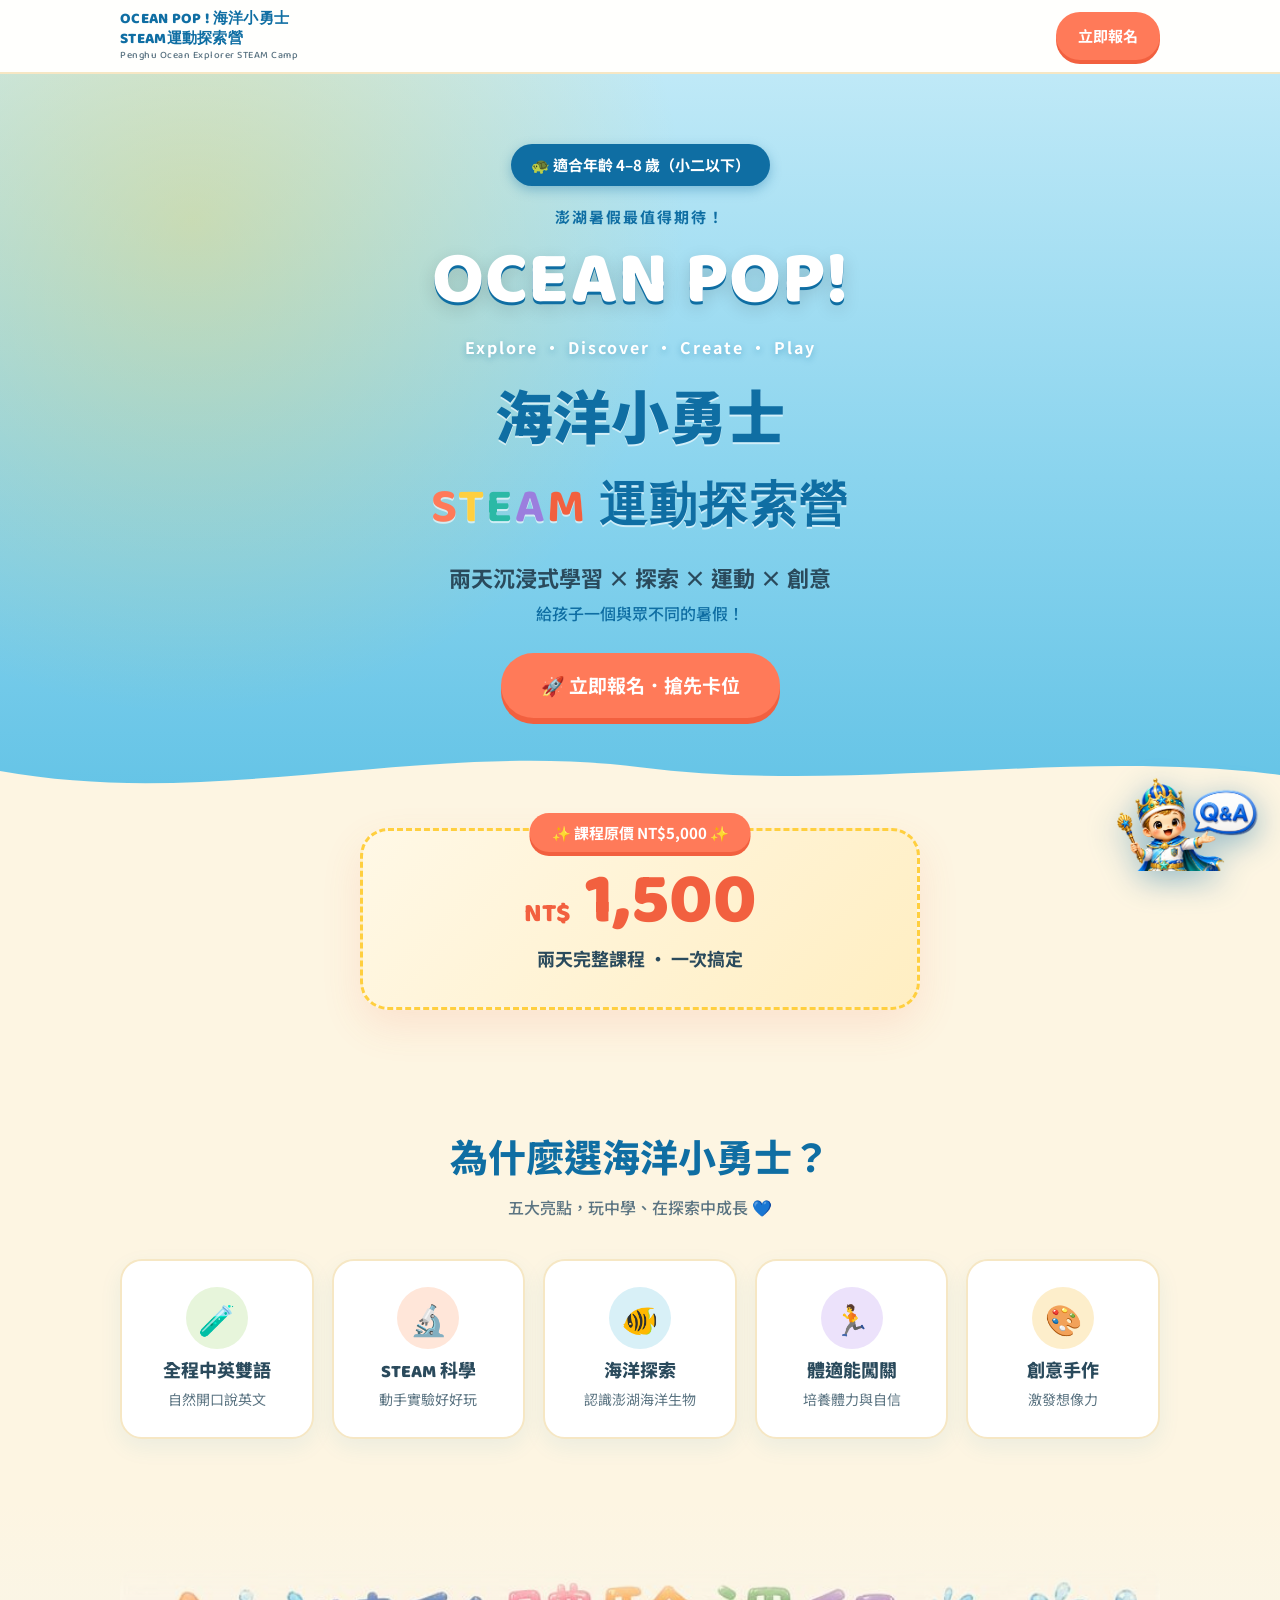
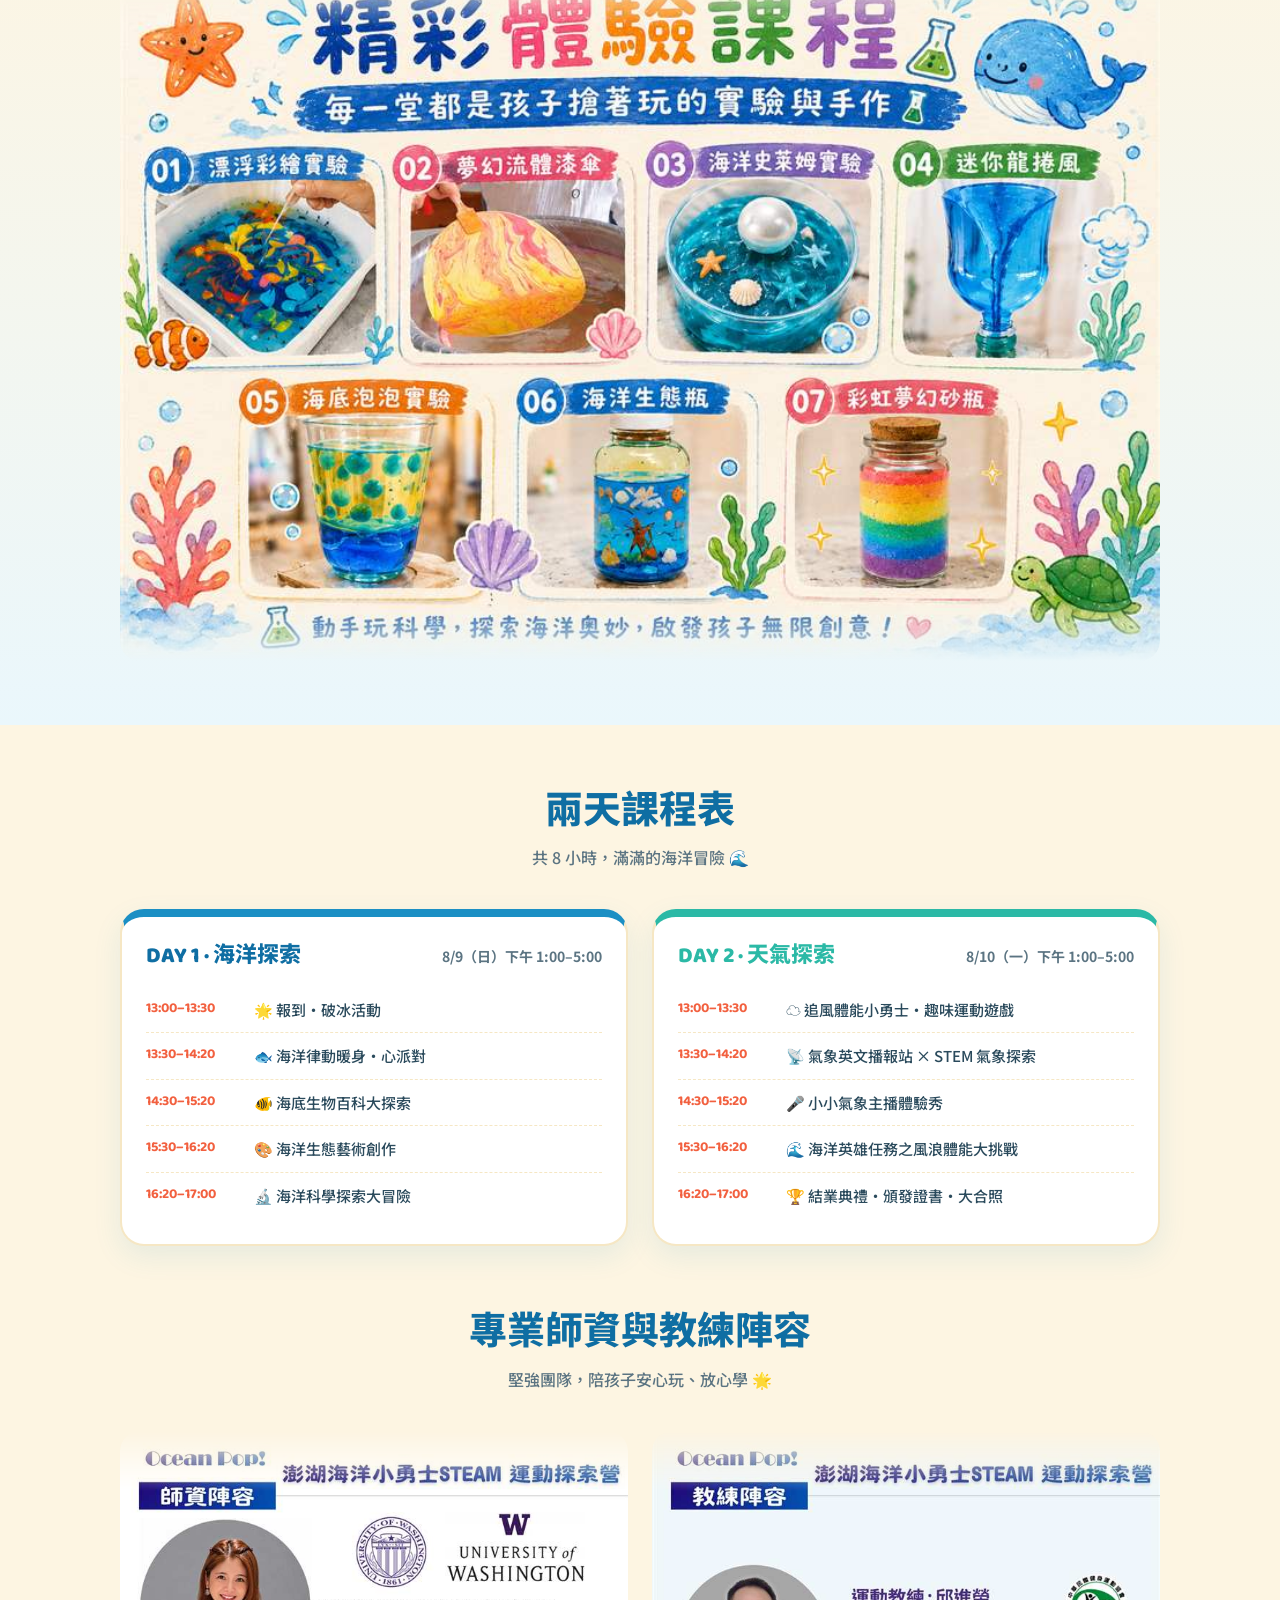
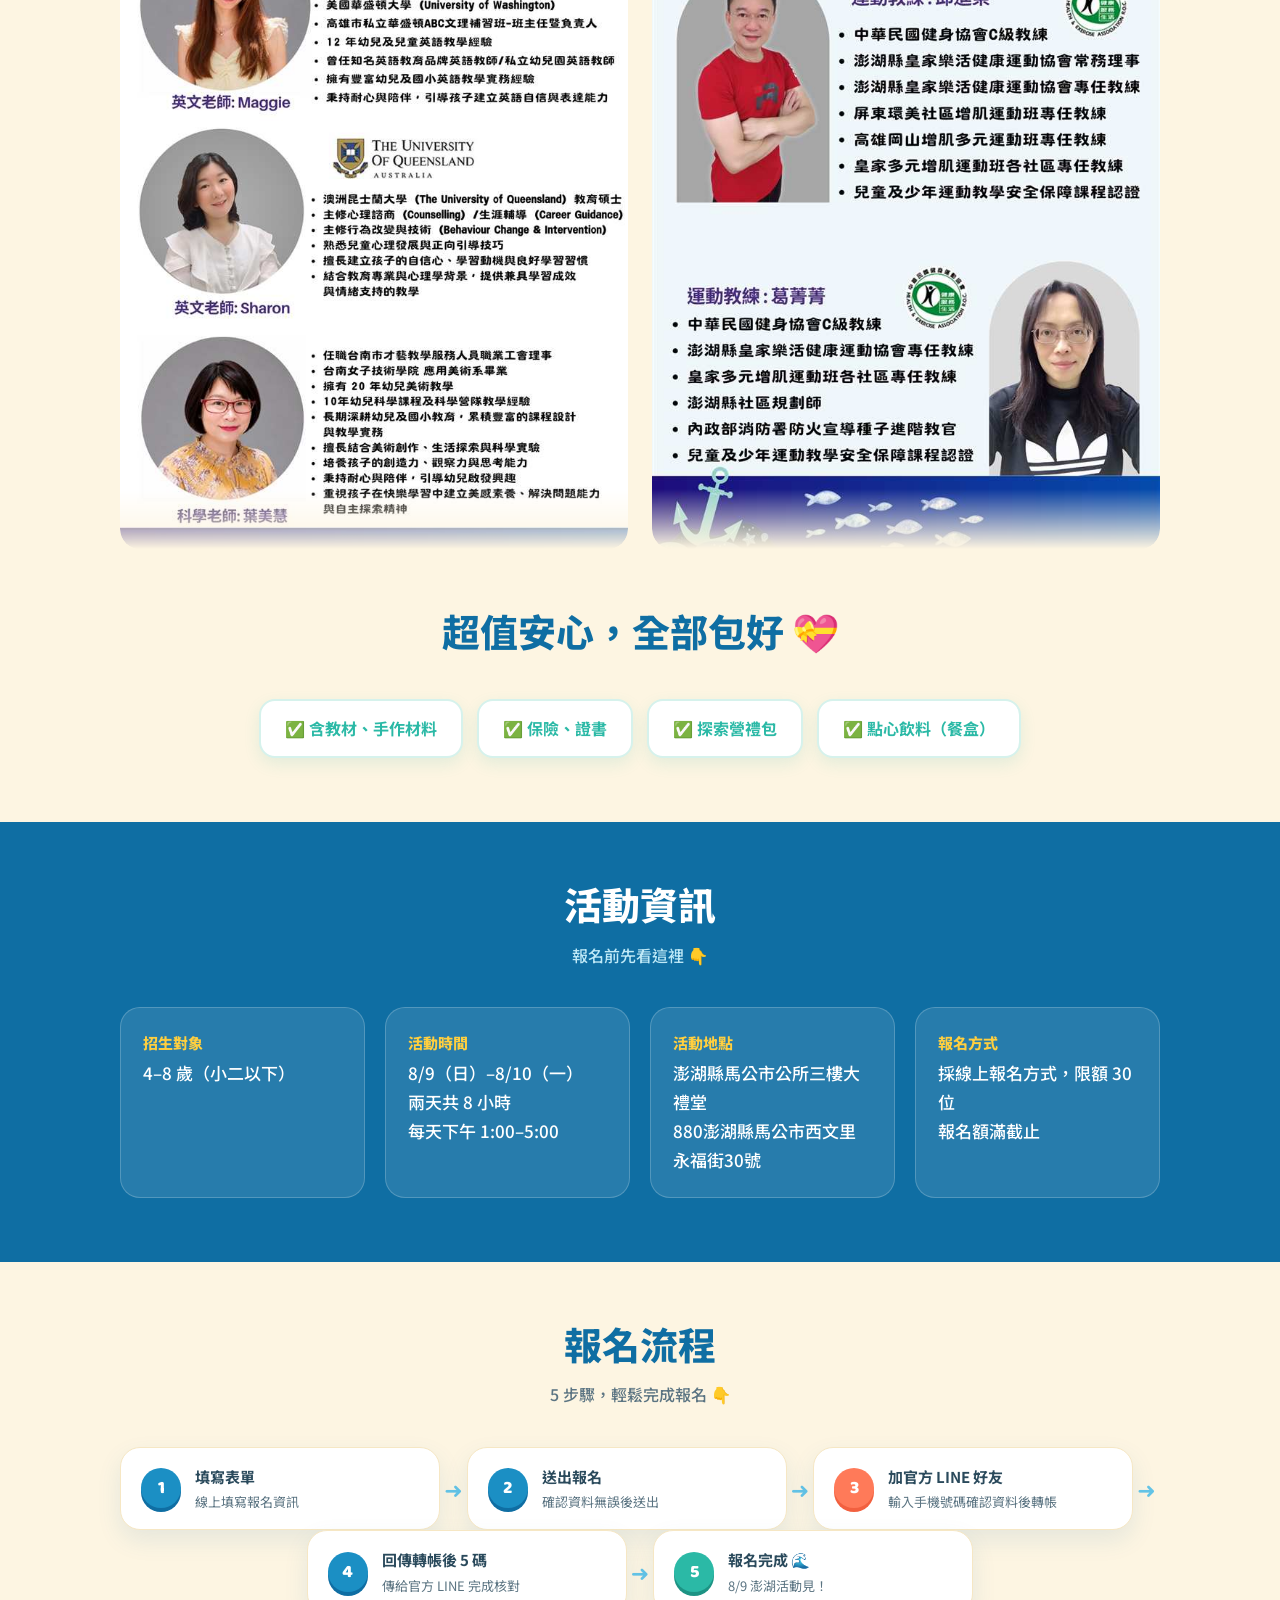
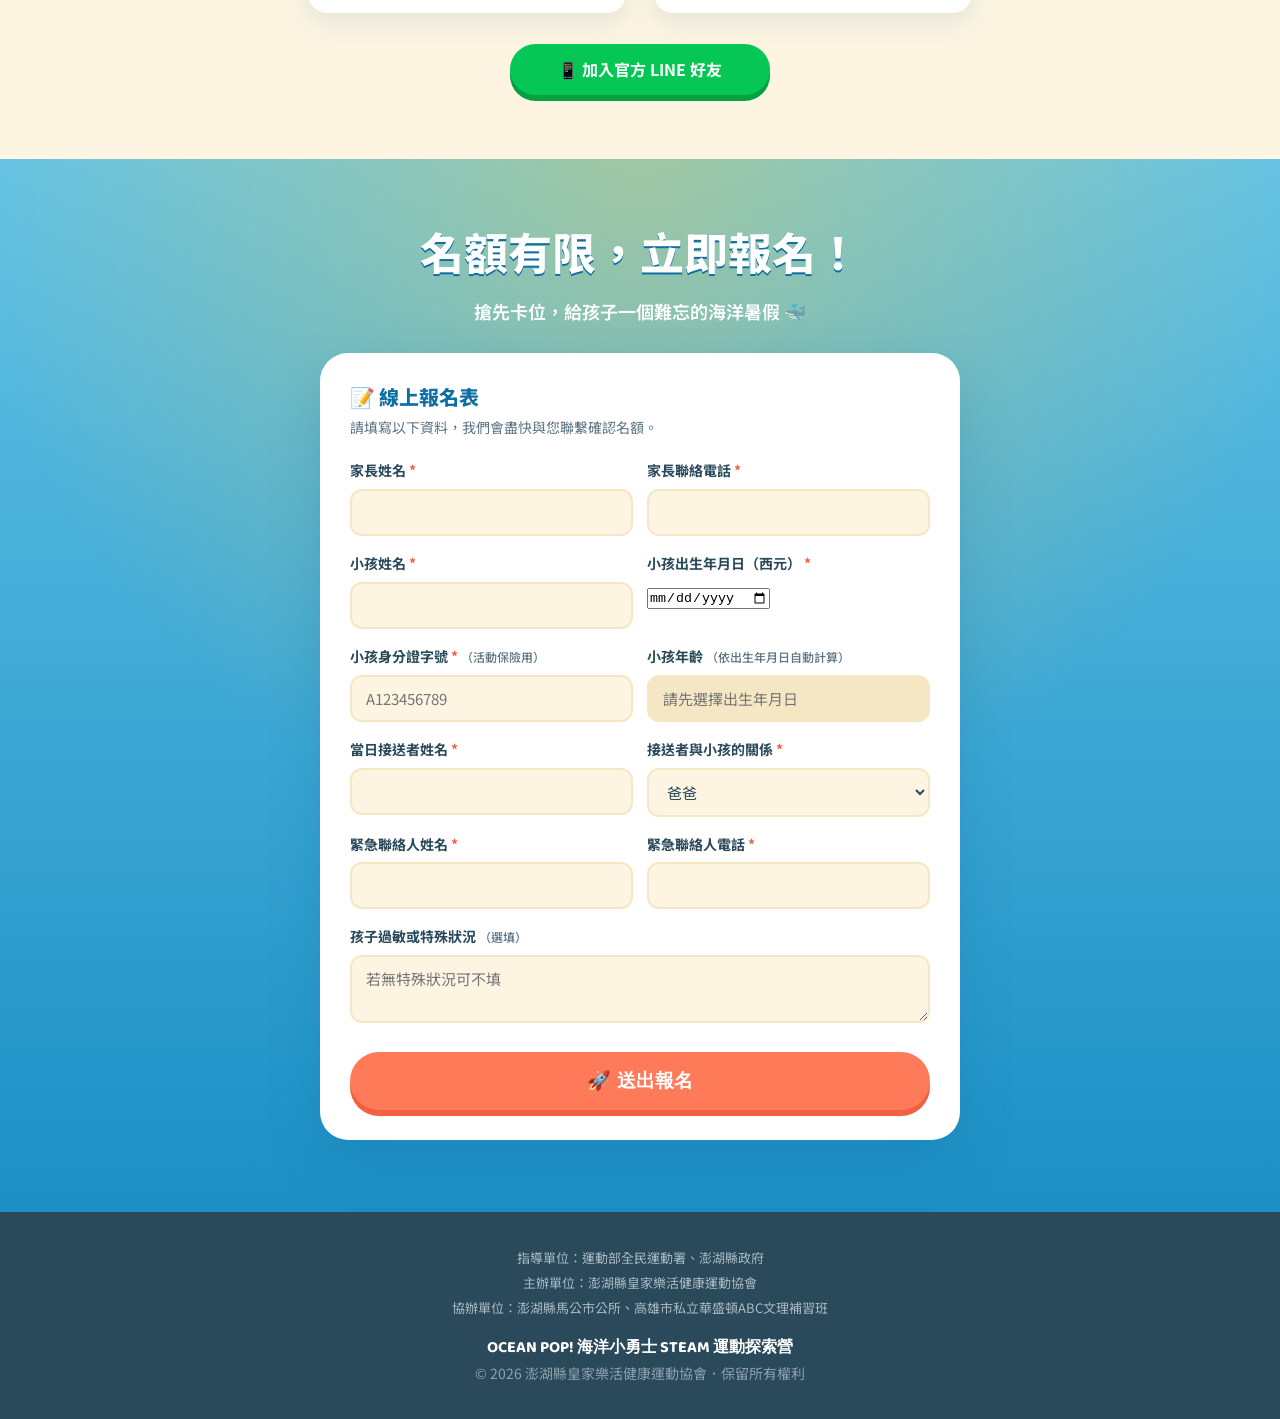
==== commit 13d93bfe: "Implement registration flow section in index.html Added a step-by-step registration process with sty" ====
--- a/index.html
+++ b/index.html
@@ -170,6 +170,25 @@
   .info-card .k{font-weight:800;font-size:15px;color:var(--sun);margin-bottom:4px;}
   .info-card .v{font-size:17px;font-weight:500;}
 
+  /* ---------- 報名流程 ---------- */
+  .flow{display:flex;flex-wrap:wrap;justify-content:center;gap:0;counter-reset:step;}
+  .flow-step{display:flex;align-items:center;gap:14px;background:#fff;border-radius:20px;
+    padding:16px 20px;box-shadow:0 10px 24px rgba(15,110,163,.1);border:1px solid var(--sand-deep);
+    flex:1 1 260px;max-width:320px;}
+  .flow-num{flex-shrink:0;width:40px;height:40px;border-radius:50%;background:var(--ocean);color:#fff;
+    display:flex;align-items:center;justify-content:center;font-weight:800;font-size:18px;
+    font-family:"Baloo 2";box-shadow:0 4px 0 var(--ocean-deep);}
+  .flow-step:nth-child(5) .flow-num{background:var(--coral);box-shadow:0 4px 0 var(--coral-deep);}
+  .flow-step:nth-child(9) .flow-num{background:var(--teal);box-shadow:0 4px 0 #1d9384;}
+  .flow-text b{display:block;font-size:15px;color:var(--ink);}
+  .flow-text span{display:block;font-size:13px;color:var(--ink-soft);margin-top:2px;}
+  .flow-arrow{display:flex;align-items:center;justify-content:center;color:var(--ocean-light);
+    font-size:22px;flex:0 0 auto;padding:0 4px;}
+  @media (max-width:720px){.flow-arrow{transform:rotate(90deg);}}
+  .flow-line-btn{display:flex;align-items:center;justify-content:center;gap:8px;margin:30px auto 0;
+    max-width:260px;background:#06C755;color:#fff;font-weight:700;padding:12px 26px;border-radius:999px;
+    box-shadow:0 6px 0 #04a044;}
+
   /* ---------- 最終報名 ---------- */
   .final{text-align:center;background:
       radial-gradient(circle at 50% 0%, rgba(255,207,63,.4), transparent 55%),
@@ -410,6 +429,26 @@
   </div>
 </section>
 
+<!-- 報名流程 -->
+<section>
+  <div class="wrap">
+    <h2 class="title">報名流程</h2>
+    <p class="title-sub">5 步驟，輕鬆完成報名 👇</p>
+    <div class="flow">
+      <div class="flow-step"><div class="flow-num">1</div><div class="flow-text"><b>填寫表單</b><span>線上填寫報名資訊</span></div></div>
+      <div class="flow-arrow">➜</div>
+      <div class="flow-step"><div class="flow-num">2</div><div class="flow-text"><b>送出報名</b><span>確認資料無誤後送出</span></div></div>
+      <div class="flow-arrow">➜</div>
+      <div class="flow-step"><div class="flow-num">3</div><div class="flow-text"><b>加官方 LINE 好友</b><span>輸入手機號碼確認資料後轉帳</span></div></div>
+      <div class="flow-arrow">➜</div>
+      <div class="flow-step"><div class="flow-num">4</div><div class="flow-text"><b>回傳轉帳後 5 碼</b><span>傳給官方 LINE 完成核對</span></div></div>
+      <div class="flow-arrow">➜</div>
+      <div class="flow-step"><div class="flow-num">5</div><div class="flow-text"><b>報名完成 🌊</b><span>8/9 澎湖活動見！</span></div></div>
+    </div>
+    <a href="https://lin.ee/vPda2yX" target="_blank" rel="noopener" class="flow-line-btn">📱 加入官方 LINE 好友</a>
+  </div>
+</section>
+
 <!-- 最終報名 -->
 <section class="final" id="報名">
   <div class="wrap">
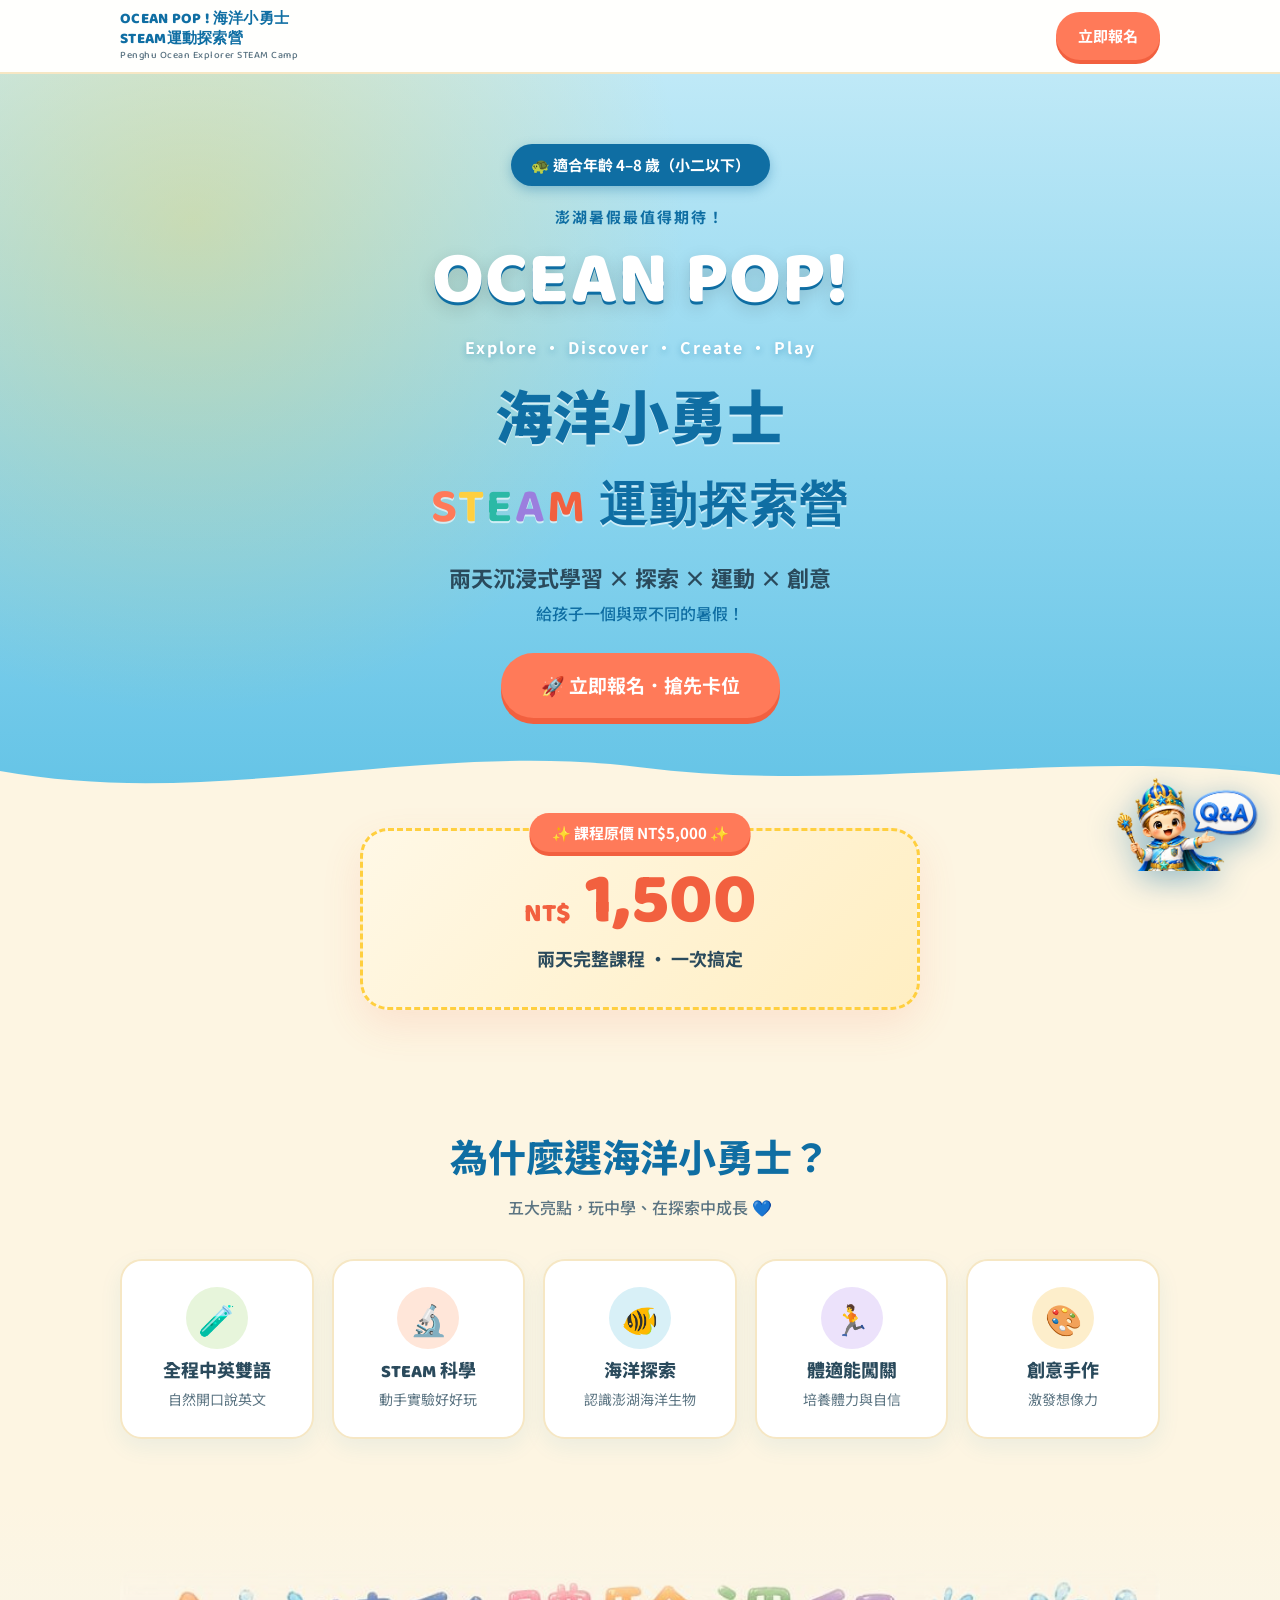
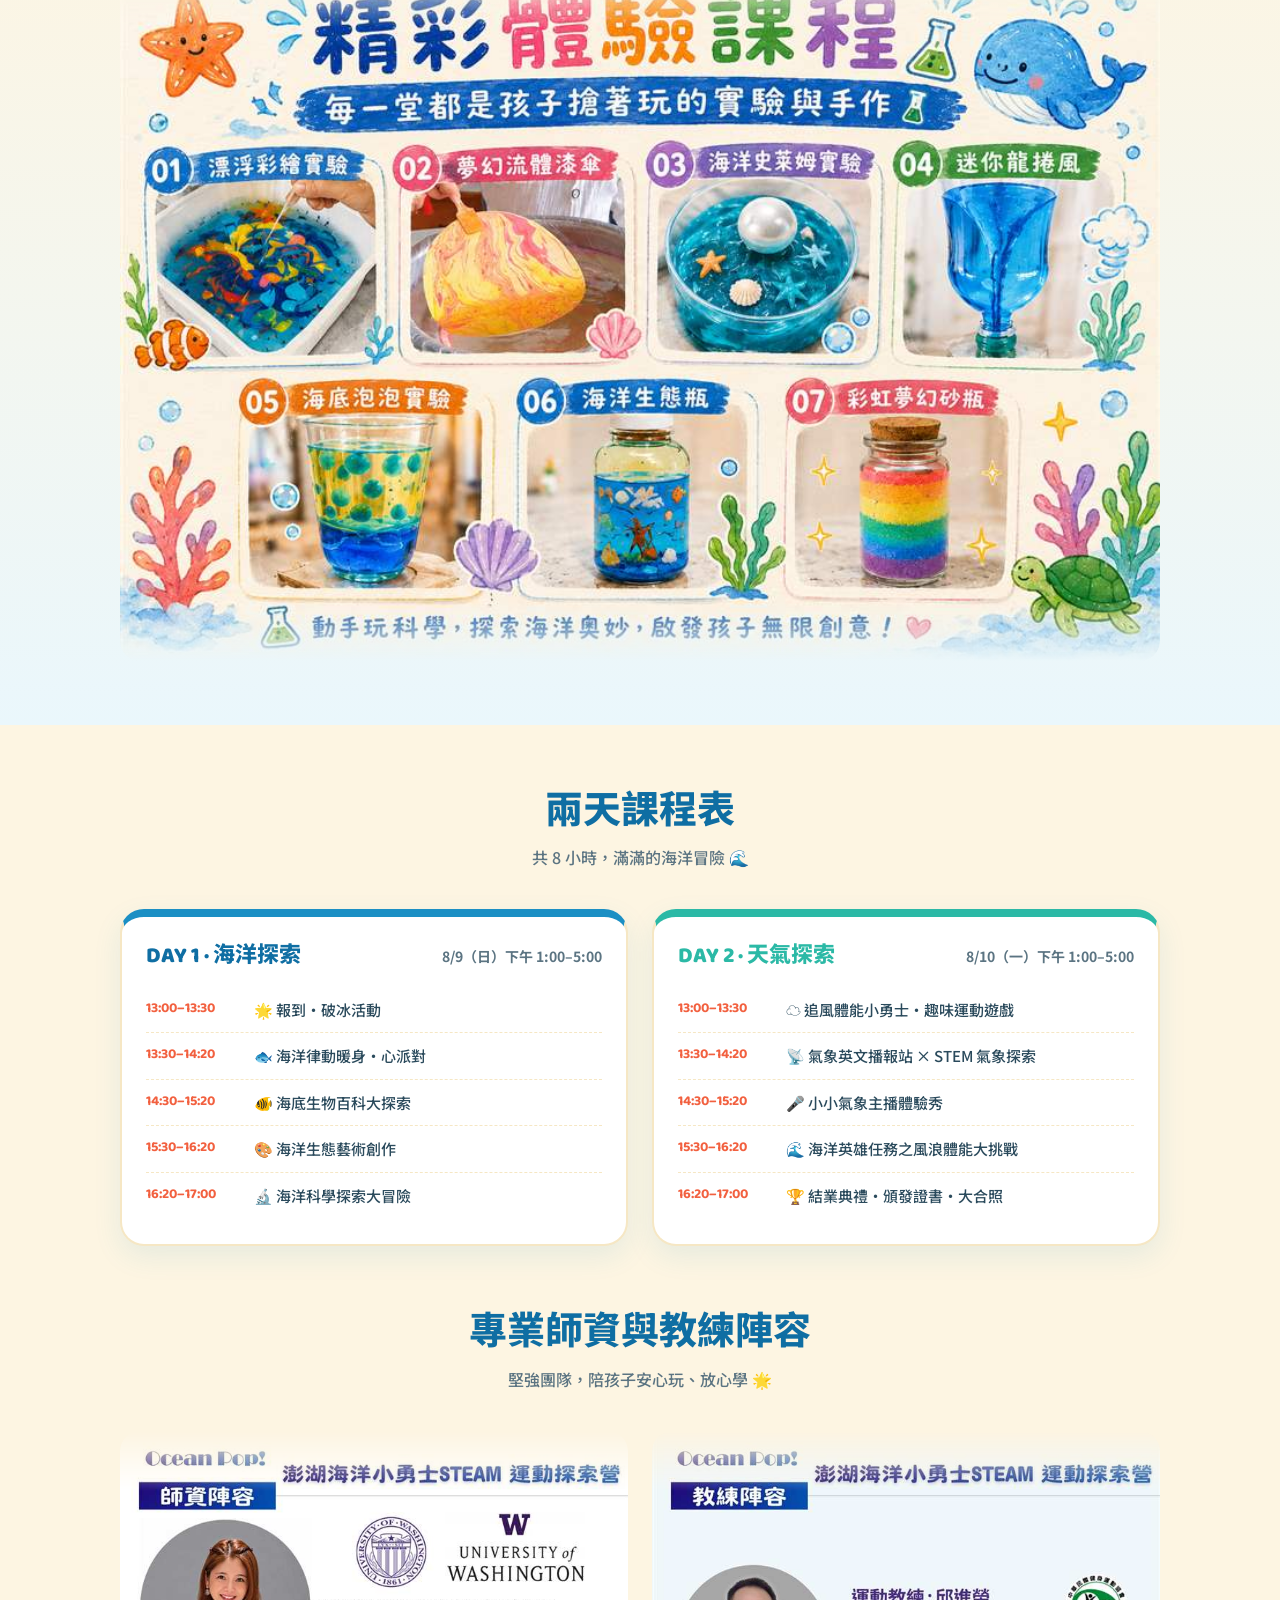
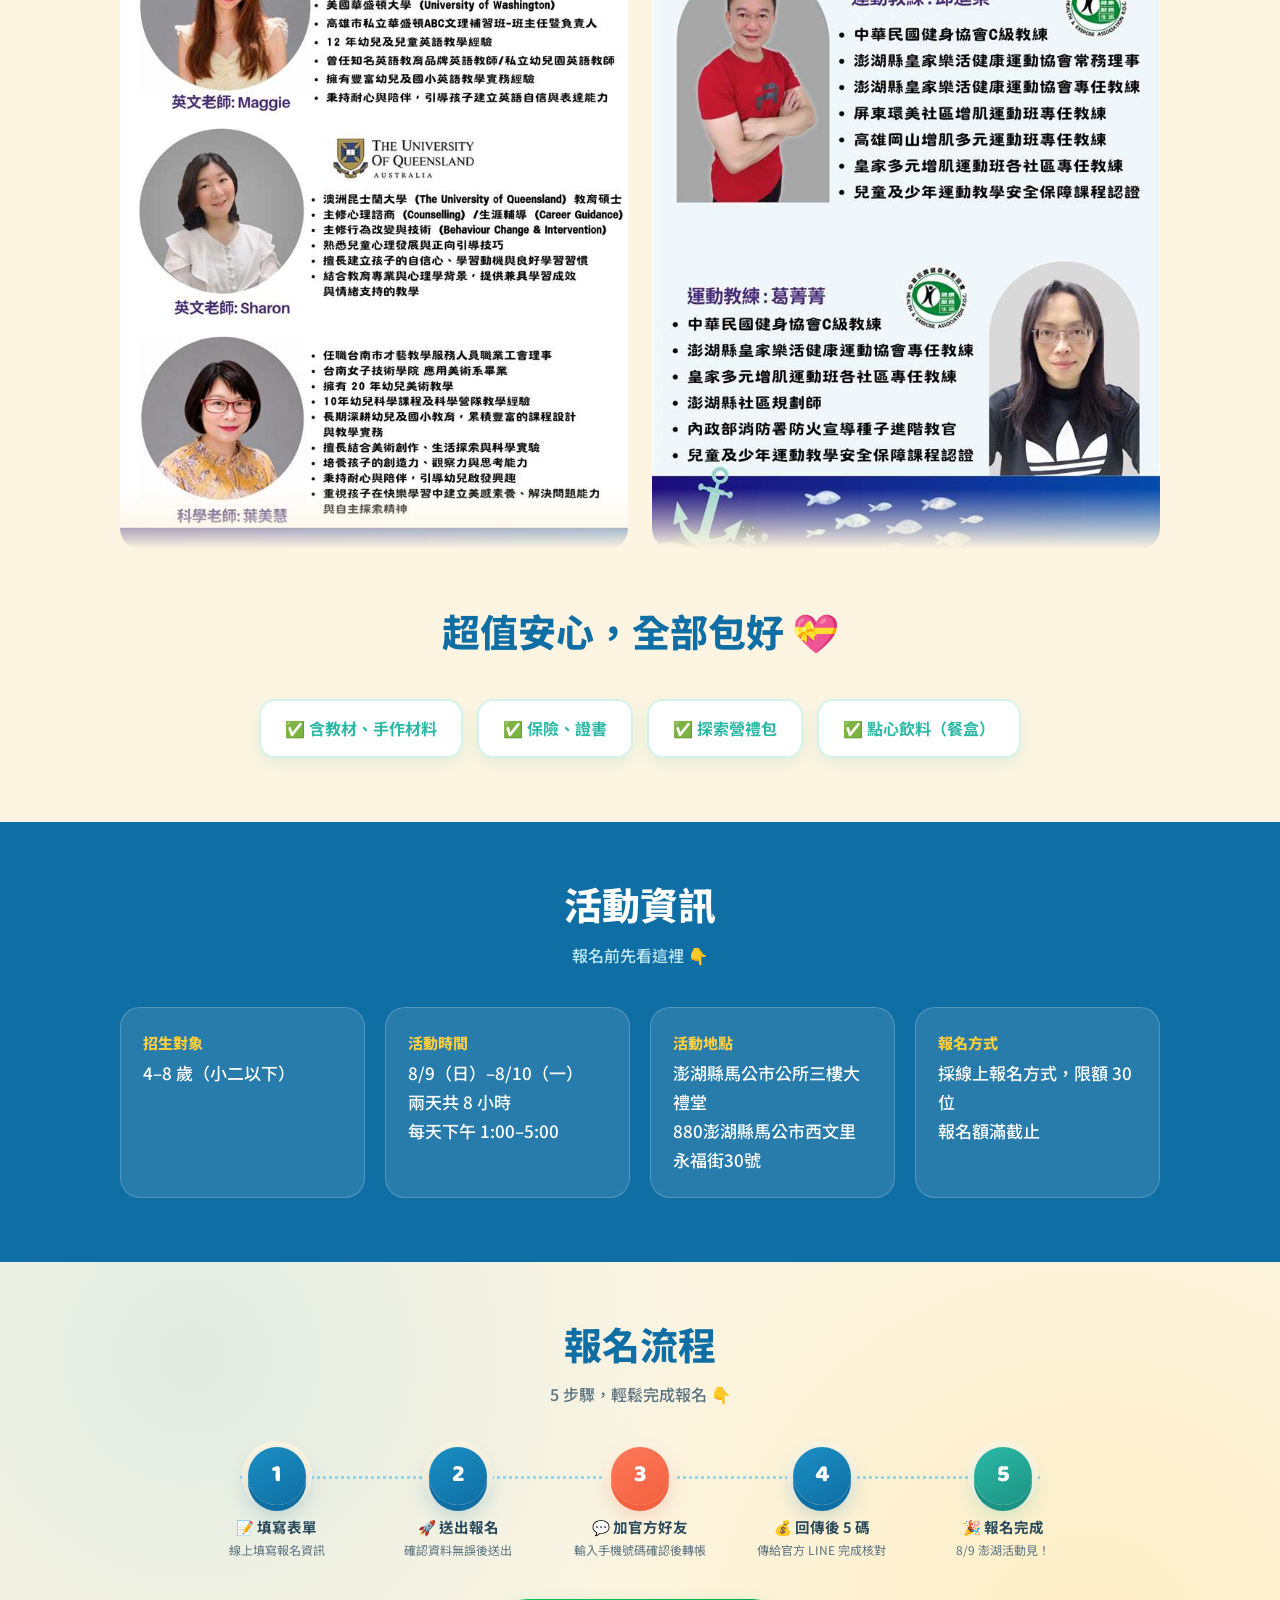
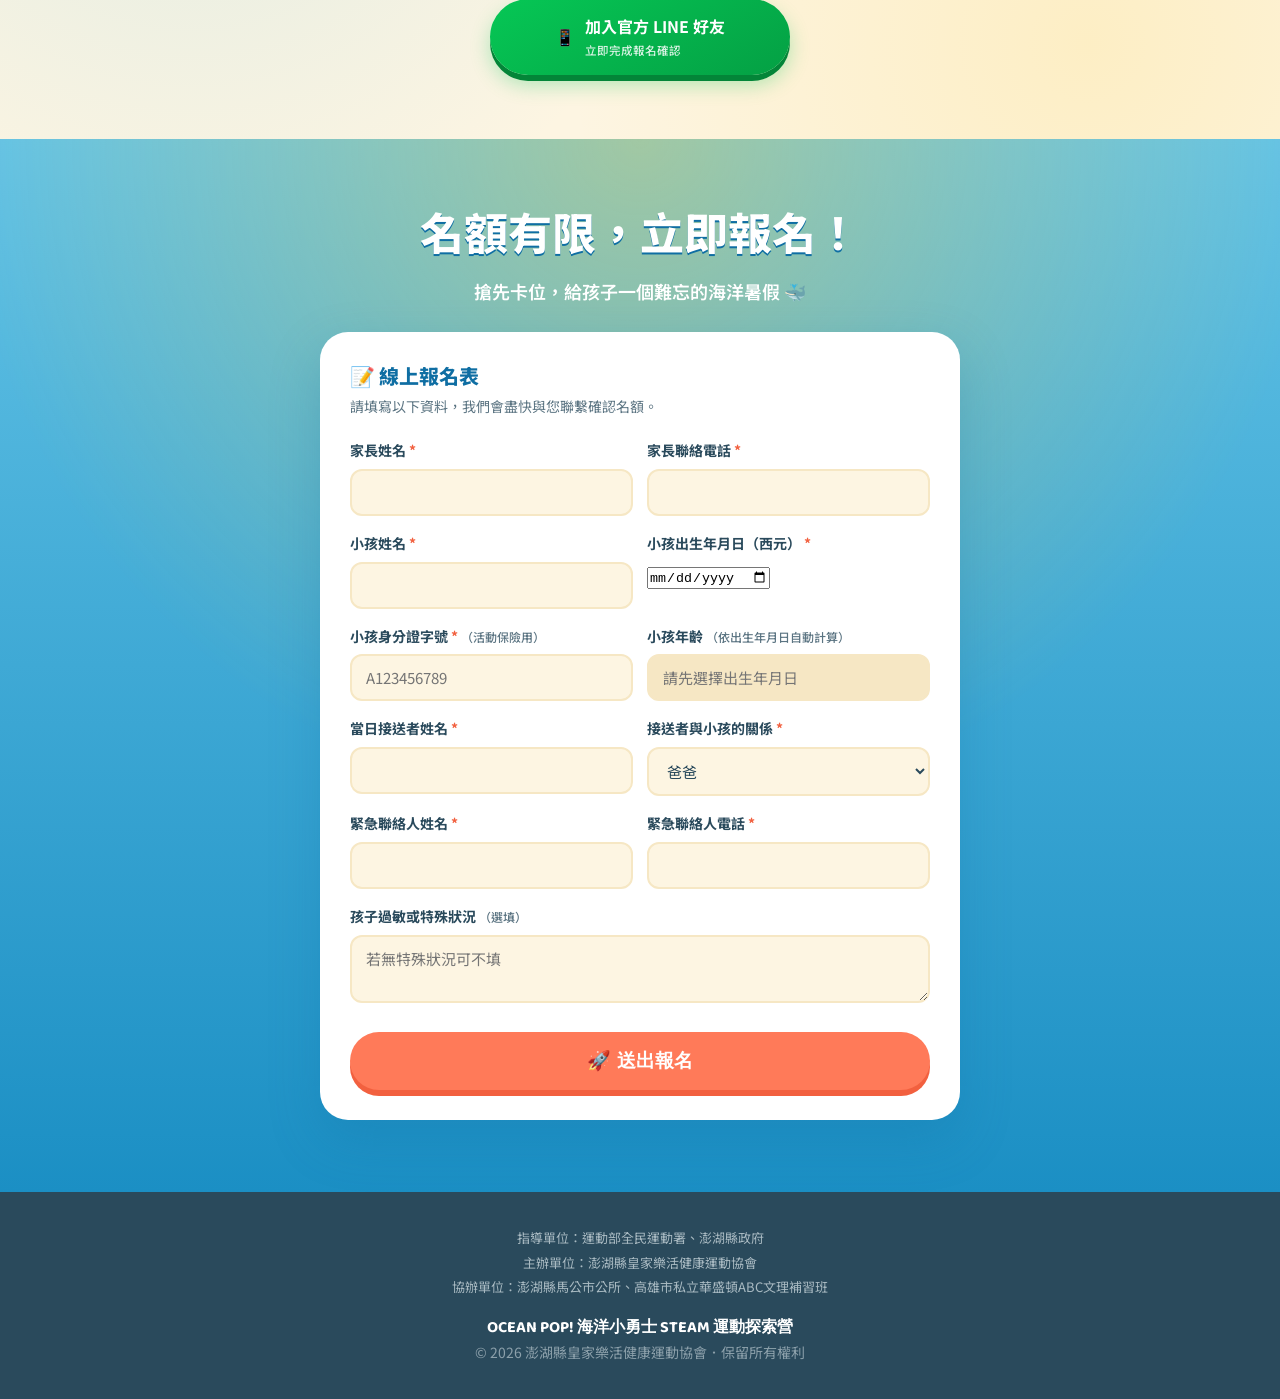
==== commit 67c0aef4: "Revamp registration flow section in index.html Updated the registration flow section with new styles" ====
--- a/index.html
+++ b/index.html
@@ -171,23 +171,36 @@
   .info-card .v{font-size:17px;font-weight:500;}
 
   /* ---------- 報名流程 ---------- */
-  .flow{display:flex;flex-wrap:wrap;justify-content:center;gap:0;counter-reset:step;}
-  .flow-step{display:flex;align-items:center;gap:14px;background:#fff;border-radius:20px;
-    padding:16px 20px;box-shadow:0 10px 24px rgba(15,110,163,.1);border:1px solid var(--sand-deep);
-    flex:1 1 260px;max-width:320px;}
-  .flow-num{flex-shrink:0;width:40px;height:40px;border-radius:50%;background:var(--ocean);color:#fff;
-    display:flex;align-items:center;justify-content:center;font-weight:800;font-size:18px;
-    font-family:"Baloo 2";box-shadow:0 4px 0 var(--ocean-deep);}
-  .flow-step:nth-child(5) .flow-num{background:var(--coral);box-shadow:0 4px 0 var(--coral-deep);}
-  .flow-step:nth-child(9) .flow-num{background:var(--teal);box-shadow:0 4px 0 #1d9384;}
-  .flow-text b{display:block;font-size:15px;color:var(--ink);}
-  .flow-text span{display:block;font-size:13px;color:var(--ink-soft);margin-top:2px;}
-  .flow-arrow{display:flex;align-items:center;justify-content:center;color:var(--ocean-light);
-    font-size:22px;flex:0 0 auto;padding:0 4px;}
-  @media (max-width:720px){.flow-arrow{transform:rotate(90deg);}}
-  .flow-line-btn{display:flex;align-items:center;justify-content:center;gap:8px;margin:30px auto 0;
-    max-width:260px;background:#06C755;color:#fff;font-weight:700;padding:12px 26px;border-radius:999px;
-    box-shadow:0 6px 0 #04a044;}
+  .flow-section{background:
+      radial-gradient(circle at 15% 20%, rgba(99,195,230,.18), transparent 45%),
+      radial-gradient(circle at 85% 80%, rgba(255,207,63,.18), transparent 45%);}
+  .flow-track{position:relative;display:flex;justify-content:space-between;gap:8px;
+    max-width:920px;margin:0 auto 40px;padding:0 10px;}
+  .flow-track::before{content:'';position:absolute;top:29px;left:60px;right:60px;height:0;
+    border-top:3px dotted var(--ocean-light);z-index:0;opacity:.6;}
+  .flow-node{position:relative;z-index:1;display:flex;flex-direction:column;align-items:center;
+    text-align:center;flex:1;min-width:0;}
+  .flow-num{width:58px;height:58px;border-radius:50%;background:linear-gradient(150deg,var(--ocean),var(--ocean-deep));
+    color:#fff;display:flex;align-items:center;justify-content:center;font-weight:800;font-size:24px;
+    font-family:"Baloo 2";box-shadow:0 6px 0 var(--ocean-deep),0 10px 20px rgba(15,110,163,.25),0 0 0 6px var(--sand);
+    margin-bottom:12px;}
+  .flow-node:nth-child(3) .flow-num{background:linear-gradient(150deg,var(--coral),var(--coral-deep));
+    box-shadow:0 6px 0 var(--coral-deep),0 10px 20px rgba(242,96,63,.25),0 0 0 6px var(--sand);}
+  .flow-node:nth-child(5) .flow-num{background:linear-gradient(150deg,var(--teal),#1d9384);
+    box-shadow:0 6px 0 #1d9384,0 10px 20px rgba(43,185,166,.25),0 0 0 6px var(--sand);}
+  .flow-node b{display:block;font-size:14.5px;color:var(--ink);line-height:1.4;}
+  .flow-node span{display:block;font-size:12px;color:var(--ink-soft);margin-top:4px;line-height:1.5;}
+  @media (max-width:720px){
+    .flow-track{flex-direction:column;align-items:flex-start;gap:26px;max-width:320px;padding:0;}
+    .flow-track::before{top:16px;bottom:16px;left:28px;right:auto;width:0;height:auto;
+      border-top:none;border-left:3px dotted var(--ocean-light);}
+    .flow-node{flex-direction:row;align-items:center;text-align:left;gap:16px;}
+    .flow-num{margin-bottom:0;flex-shrink:0;}
+  }
+  .flow-line-btn{display:flex;align-items:center;justify-content:center;gap:10px;margin:0 auto;
+    max-width:300px;background:linear-gradient(150deg,#06C755,#04a044);color:#fff;font-weight:700;
+    font-size:16px;padding:14px 26px;border-radius:999px;box-shadow:0 6px 0 #038538,0 10px 20px rgba(6,199,85,.3);}
+  .flow-line-btn .sub{display:block;font-size:11.5px;font-weight:500;opacity:.85;margin-top:1px;}
 
   /* ---------- 最終報名 ---------- */
   .final{text-align:center;background:
@@ -246,8 +259,8 @@
   .line-box img{width:150px;height:150px;margin:14px auto 4px;border-radius:12px;display:block;background:#fff;padding:6px;}
   .line-btn{display:inline-block;margin-top:10px;background:#06C755;color:#fff;font-weight:700;padding:10px 26px;border-radius:999px;}
 
-  .price-card,.day,.info-card,.chip,.assure .a,.signup-card,.pay-box,.line-box{transition:transform .15s;}
-  .price-card:hover,.day:hover,.info-card:hover,.chip:hover,.assure .a:hover,.signup-card:hover,.pay-box:hover,.line-box:hover{transform:translateY(-6px);}
+  .price-card,.day,.info-card,.chip,.assure .a,.signup-card,.pay-box,.line-box,.flow-node,.flow-line-btn{transition:transform .15s;}
+  .price-card:hover,.day:hover,.info-card:hover,.chip:hover,.assure .a:hover,.signup-card:hover,.pay-box:hover,.line-box:hover,.flow-node:hover,.flow-line-btn:hover{transform:translateY(-6px);}
 
   @media(max-width:680px){
     section{padding:48px 0;}
@@ -430,22 +443,20 @@
 </section>
 
 <!-- 報名流程 -->
-<section>
+<section class="flow-section">
   <div class="wrap">
     <h2 class="title">報名流程</h2>
     <p class="title-sub">5 步驟，輕鬆完成報名 👇</p>
-    <div class="flow">
-      <div class="flow-step"><div class="flow-num">1</div><div class="flow-text"><b>填寫表單</b><span>線上填寫報名資訊</span></div></div>
-      <div class="flow-arrow">➜</div>
-      <div class="flow-step"><div class="flow-num">2</div><div class="flow-text"><b>送出報名</b><span>確認資料無誤後送出</span></div></div>
-      <div class="flow-arrow">➜</div>
-      <div class="flow-step"><div class="flow-num">3</div><div class="flow-text"><b>加官方 LINE 好友</b><span>輸入手機號碼確認資料後轉帳</span></div></div>
-      <div class="flow-arrow">➜</div>
-      <div class="flow-step"><div class="flow-num">4</div><div class="flow-text"><b>回傳轉帳後 5 碼</b><span>傳給官方 LINE 完成核對</span></div></div>
-      <div class="flow-arrow">➜</div>
-      <div class="flow-step"><div class="flow-num">5</div><div class="flow-text"><b>報名完成 🌊</b><span>8/9 澎湖活動見！</span></div></div>
-    </div>
-    <a href="https://lin.ee/vPda2yX" target="_blank" rel="noopener" class="flow-line-btn">📱 加入官方 LINE 好友</a>
+    <div class="flow-track">
+      <div class="flow-node"><div class="flow-num">1</div><b>📝 填寫表單</b><span>線上填寫報名資訊</span></div>
+      <div class="flow-node"><div class="flow-num">2</div><b>🚀 送出報名</b><span>確認資料無誤後送出</span></div>
+      <div class="flow-node"><div class="flow-num">3</div><b>💬 加官方好友</b><span>輸入手機號碼確認後轉帳</span></div>
+      <div class="flow-node"><div class="flow-num">4</div><b>💰 回傳後 5 碼</b><span>傳給官方 LINE 完成核對</span></div>
+      <div class="flow-node"><div class="flow-num">5</div><b>🎉 報名完成</b><span>8/9 澎湖活動見！</span></div>
+    </div>
+    <a href="https://lin.ee/vPda2yX" target="_blank" rel="noopener" class="flow-line-btn">
+      📱 <span>加入官方 LINE 好友<span class="sub">立即完成報名確認</span></span>
+    </a>
   </div>
 </section>
 
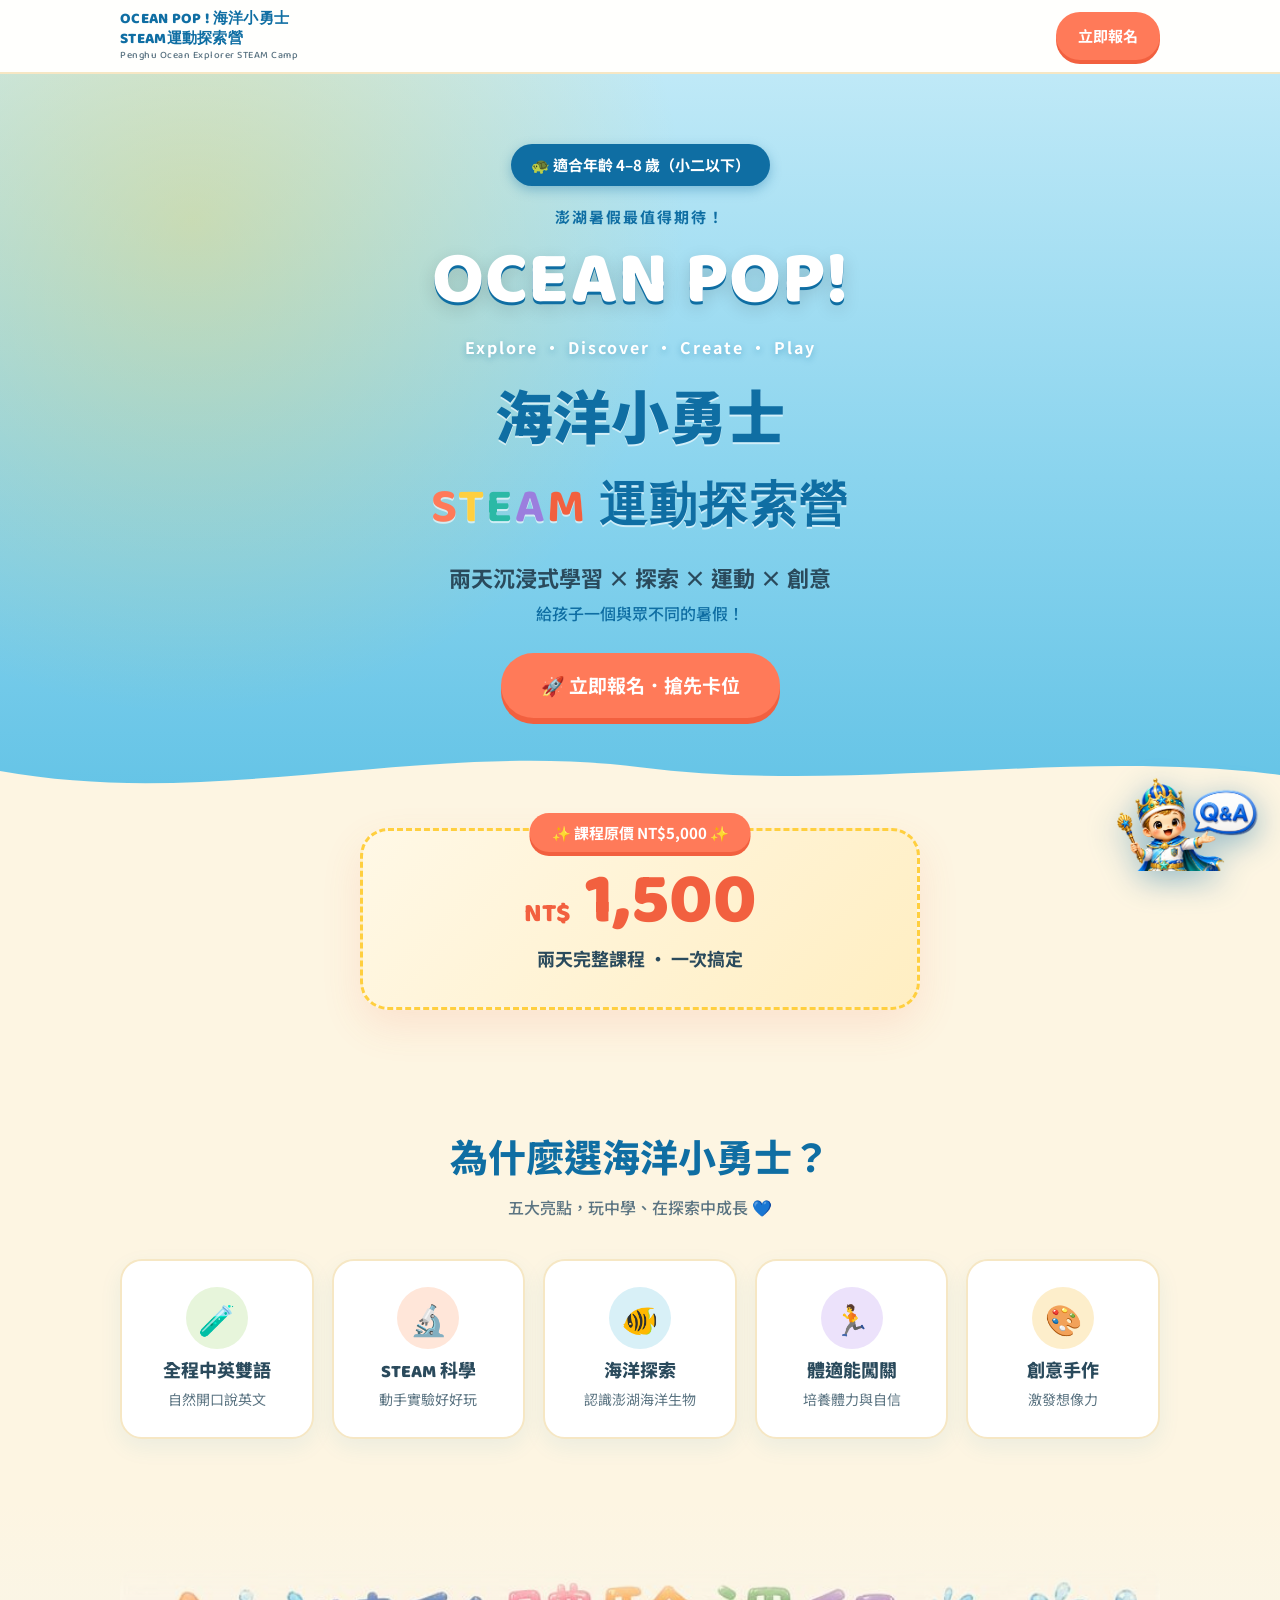
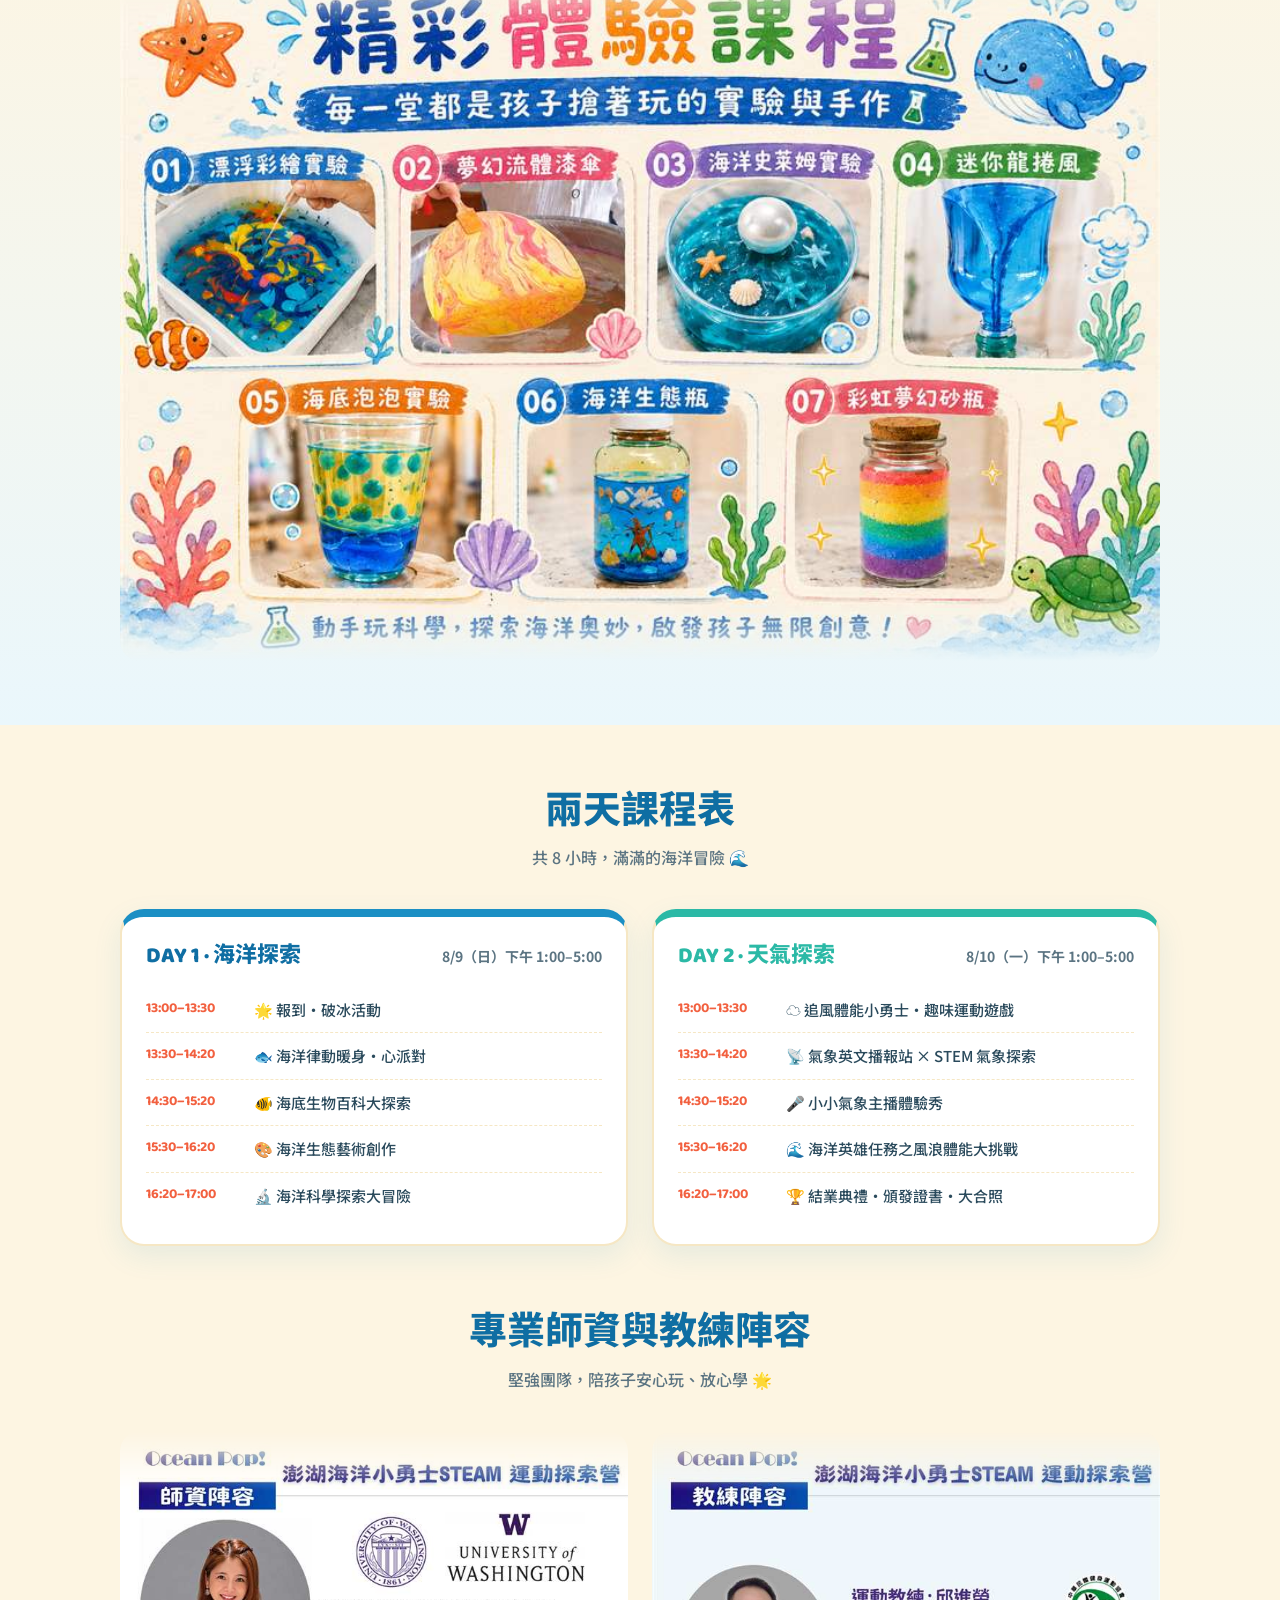
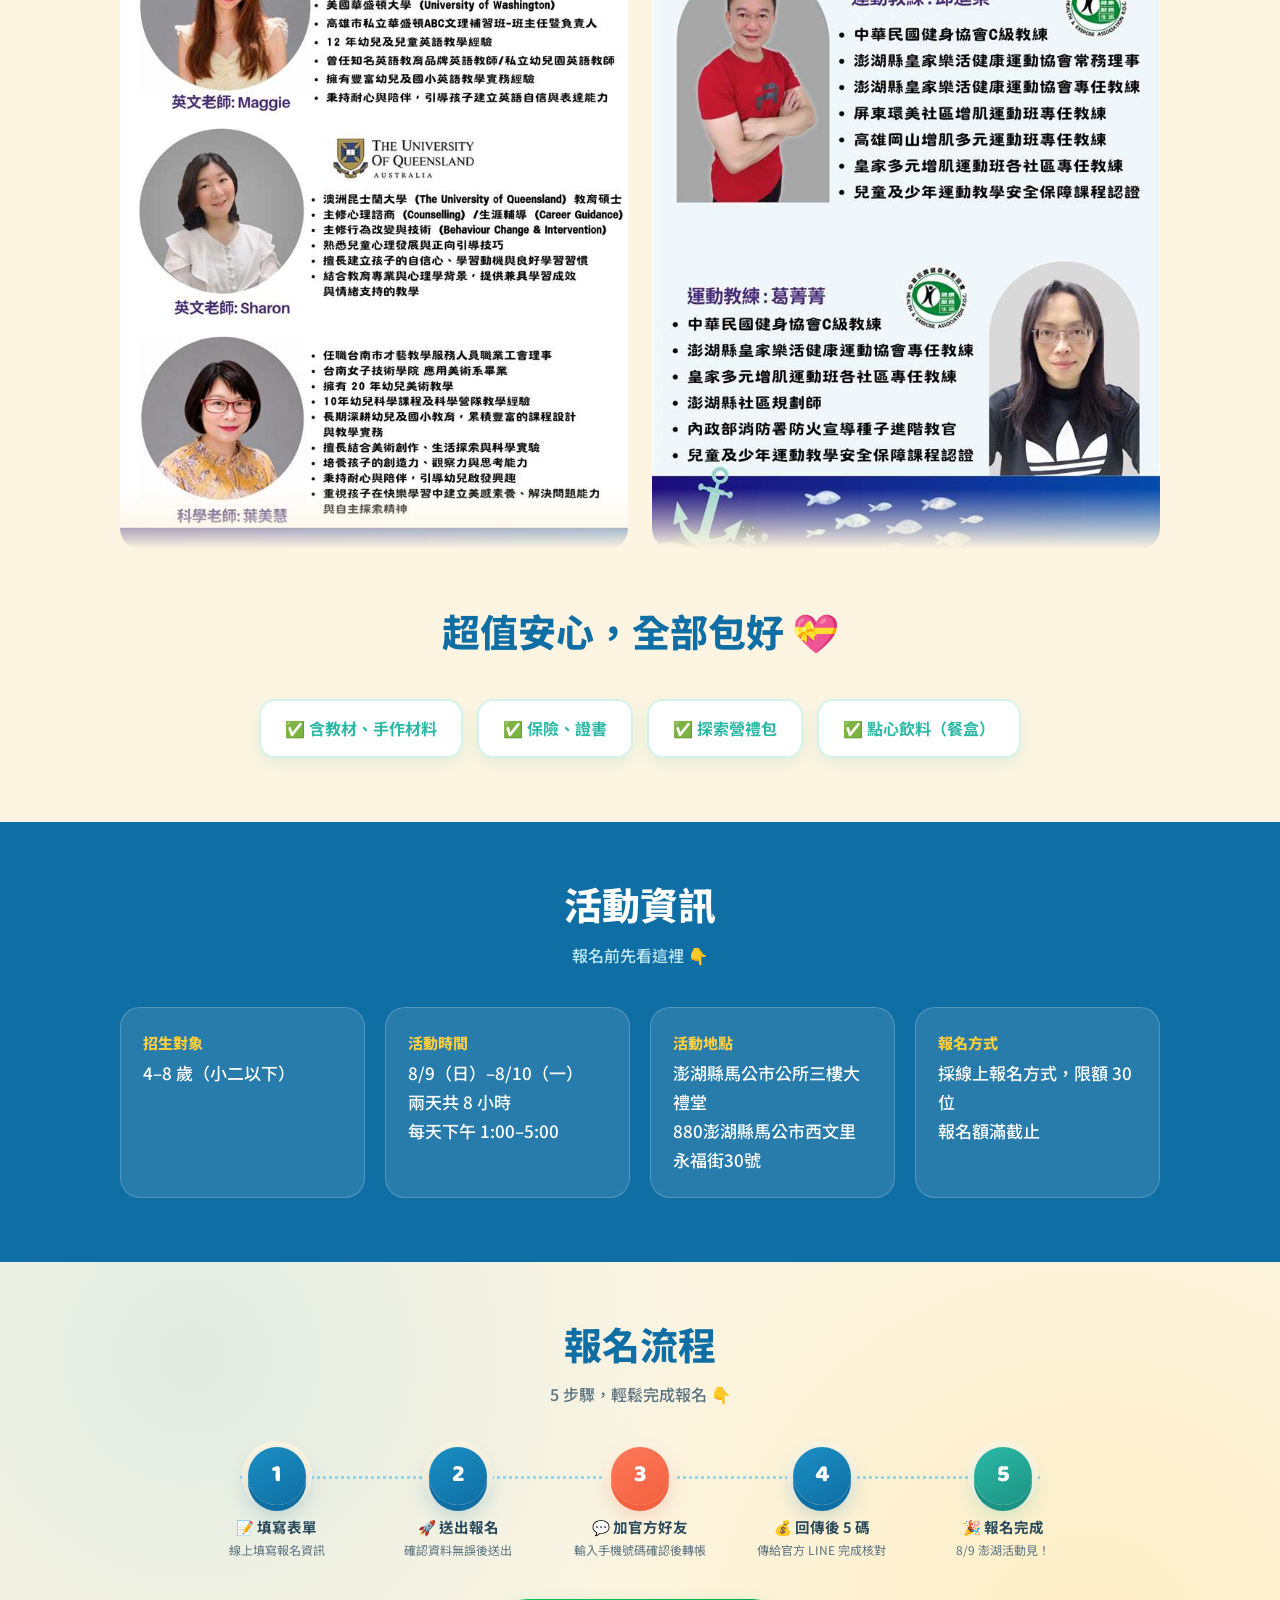
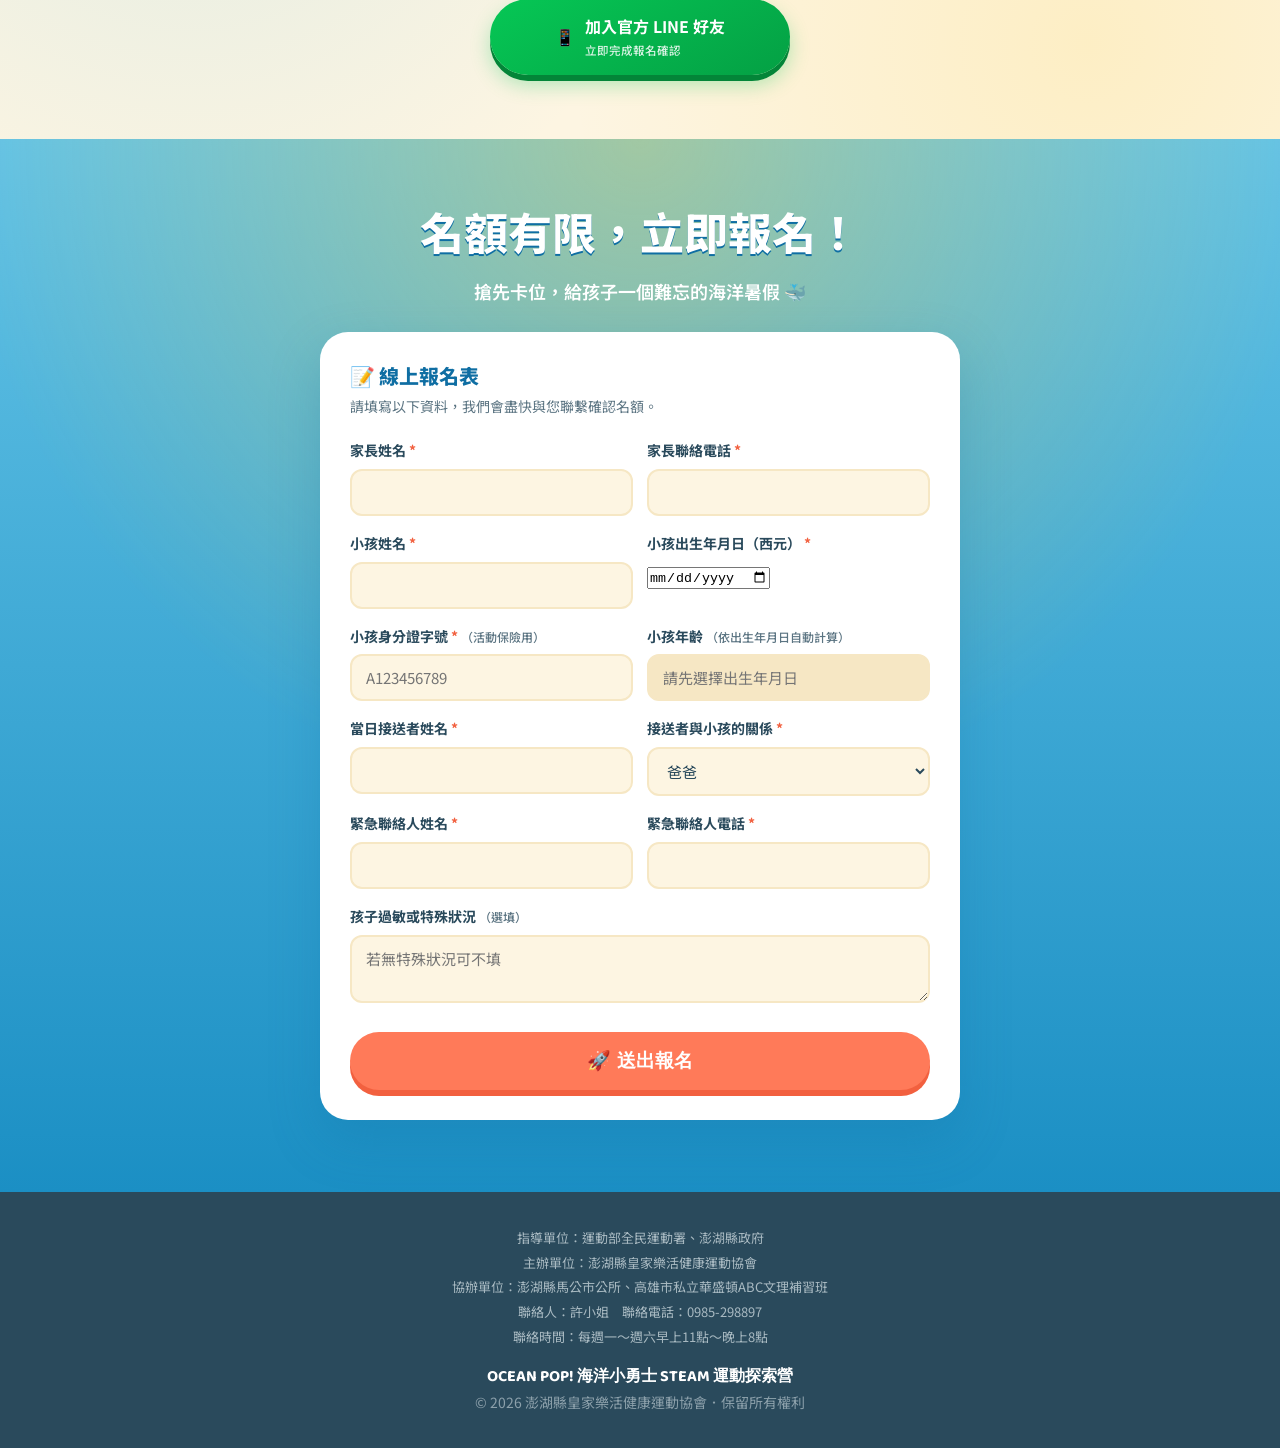
==== commit 0cb47a51: "Update footer with contact details and organizers Added contact information and updated footer detai" ====
--- a/index.html
+++ b/index.html
@@ -74,6 +74,12 @@
     padding:8px 20px;border-radius:999px;font-weight:700;font-size:15px;margin-bottom:18px;
     box-shadow:0 4px 12px rgba(15,110,163,.35);
   }
+  .reg-status-badge{
+    display:none;align-items:center;gap:8px;padding:9px 22px;border-radius:999px;
+    font-weight:800;font-size:15px;margin:0 auto 22px;box-shadow:0 4px 12px rgba(0,0,0,.15);
+  }
+  .reg-status-badge.open{background:var(--teal);color:#fff;}
+  .reg-status-badge.closed{background:var(--coral-deep);color:#fff;}
   .hero .eyebrow{color:var(--ocean-deep);font-weight:700;letter-spacing:2px;font-size:15px;margin-bottom:6px;}
   .hero h1{font-size:clamp(38px,8vw,74px);font-weight:800;color:#fff;
     text-shadow:0 3px 0 var(--ocean-deep),0 6px 18px rgba(0,0,0,.15);letter-spacing:1px;}
@@ -465,6 +471,7 @@
   <div class="wrap">
     <h2>名額有限，立即報名！</h2>
     <p>搶先卡位，給孩子一個難忘的海洋暑假 🐳</p>
+    <div id="reg-status-badge" class="reg-status-badge"></div>
 
     <div class="signup-card">
      <div id="signup-form-wrap">
@@ -580,7 +587,9 @@
   <div class="orgs">
     指導單位：運動部全民運動署、澎湖縣政府<br>
     主辦單位：澎湖縣皇家樂活健康運動協會<br>
-    協辦單位：澎湖縣馬公市公所、高雄市私立華盛頓ABC文理補習班
+    協辦單位：澎湖縣馬公市公所、高雄市私立華盛頓ABC文理補習班<br>
+    聯絡人：許小姐　聯絡電話：0985-298897<br>
+    聯絡時間：每週一～週六早上11點～晚上8點
   </div>
   <b>OCEAN POP! 海洋小勇士 STEAM 運動探索營</b><br>
   <span style="opacity:.6">© 2026 澎湖縣皇家樂活健康運動協會．保留所有權利</span>
@@ -727,6 +736,30 @@
     msgBox.className = "signup-msg";
     msgBox.textContent = "";
   }
+
+  const regStatusBadge = document.getElementById("reg-status-badge");
+
+  async function checkRegistrationStatus() {
+    if (!GOOGLE_SCRIPT_URL) return;
+
+    try {
+      const res = await jsonp(GOOGLE_SCRIPT_URL, { action: "status" });
+      const isOpen = res.status === "success" && String(res.activity.registrationStatus || "").trim() === "開放";
+
+      regStatusBadge.textContent = isOpen ? "🟢 目前開放報名中" : "🔴 報名已截止";
+      regStatusBadge.className = "reg-status-badge " + (isOpen ? "open" : "closed");
+      regStatusBadge.style.display = "inline-flex";
+
+      if (!isOpen) {
+        Array.from(form.elements).forEach(function (el) { el.disabled = true; });
+        submitBtn.textContent = "🔒 報名已截止";
+      }
+    } catch (err) {
+      // 查詢失敗就不顯示狀態，不影響表單本身運作
+    }
+  }
+
+  checkRegistrationStatus();
 
   form.addEventListener("submit", async function (e) {
     e.preventDefault();
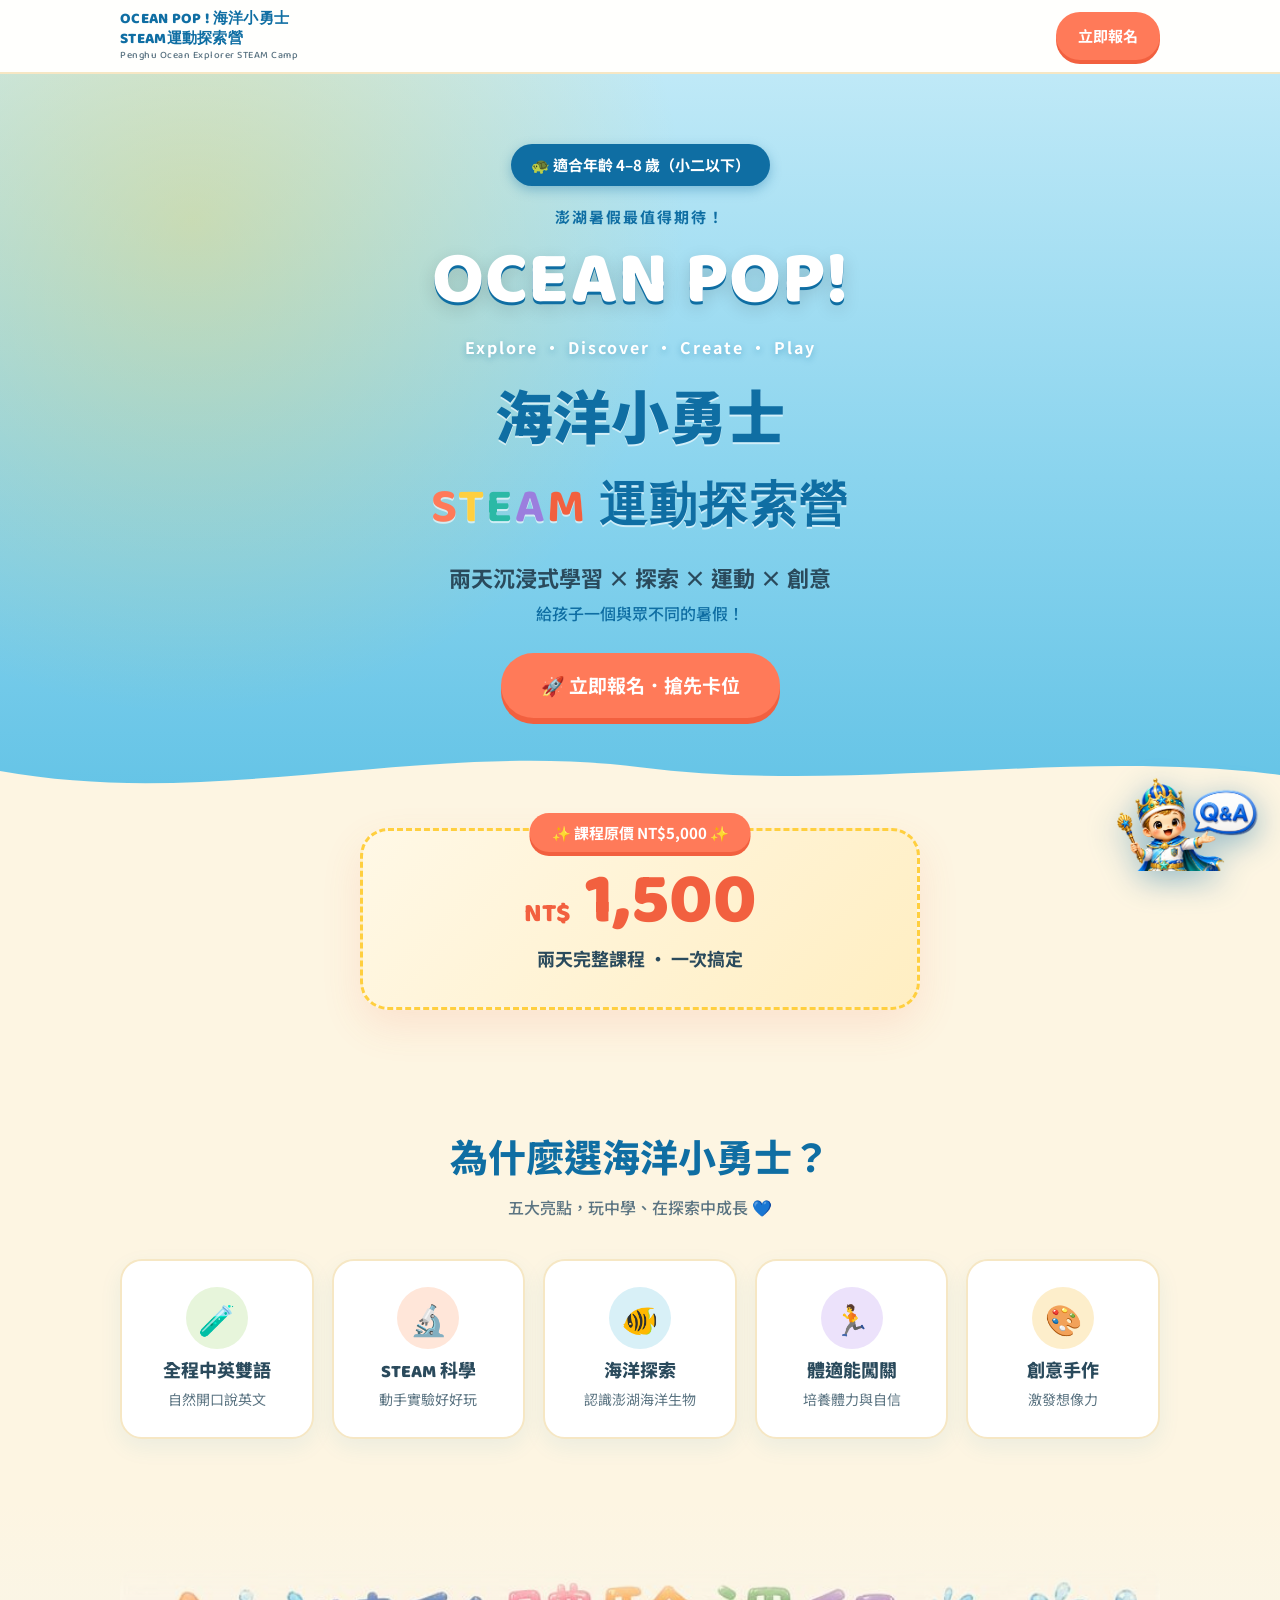
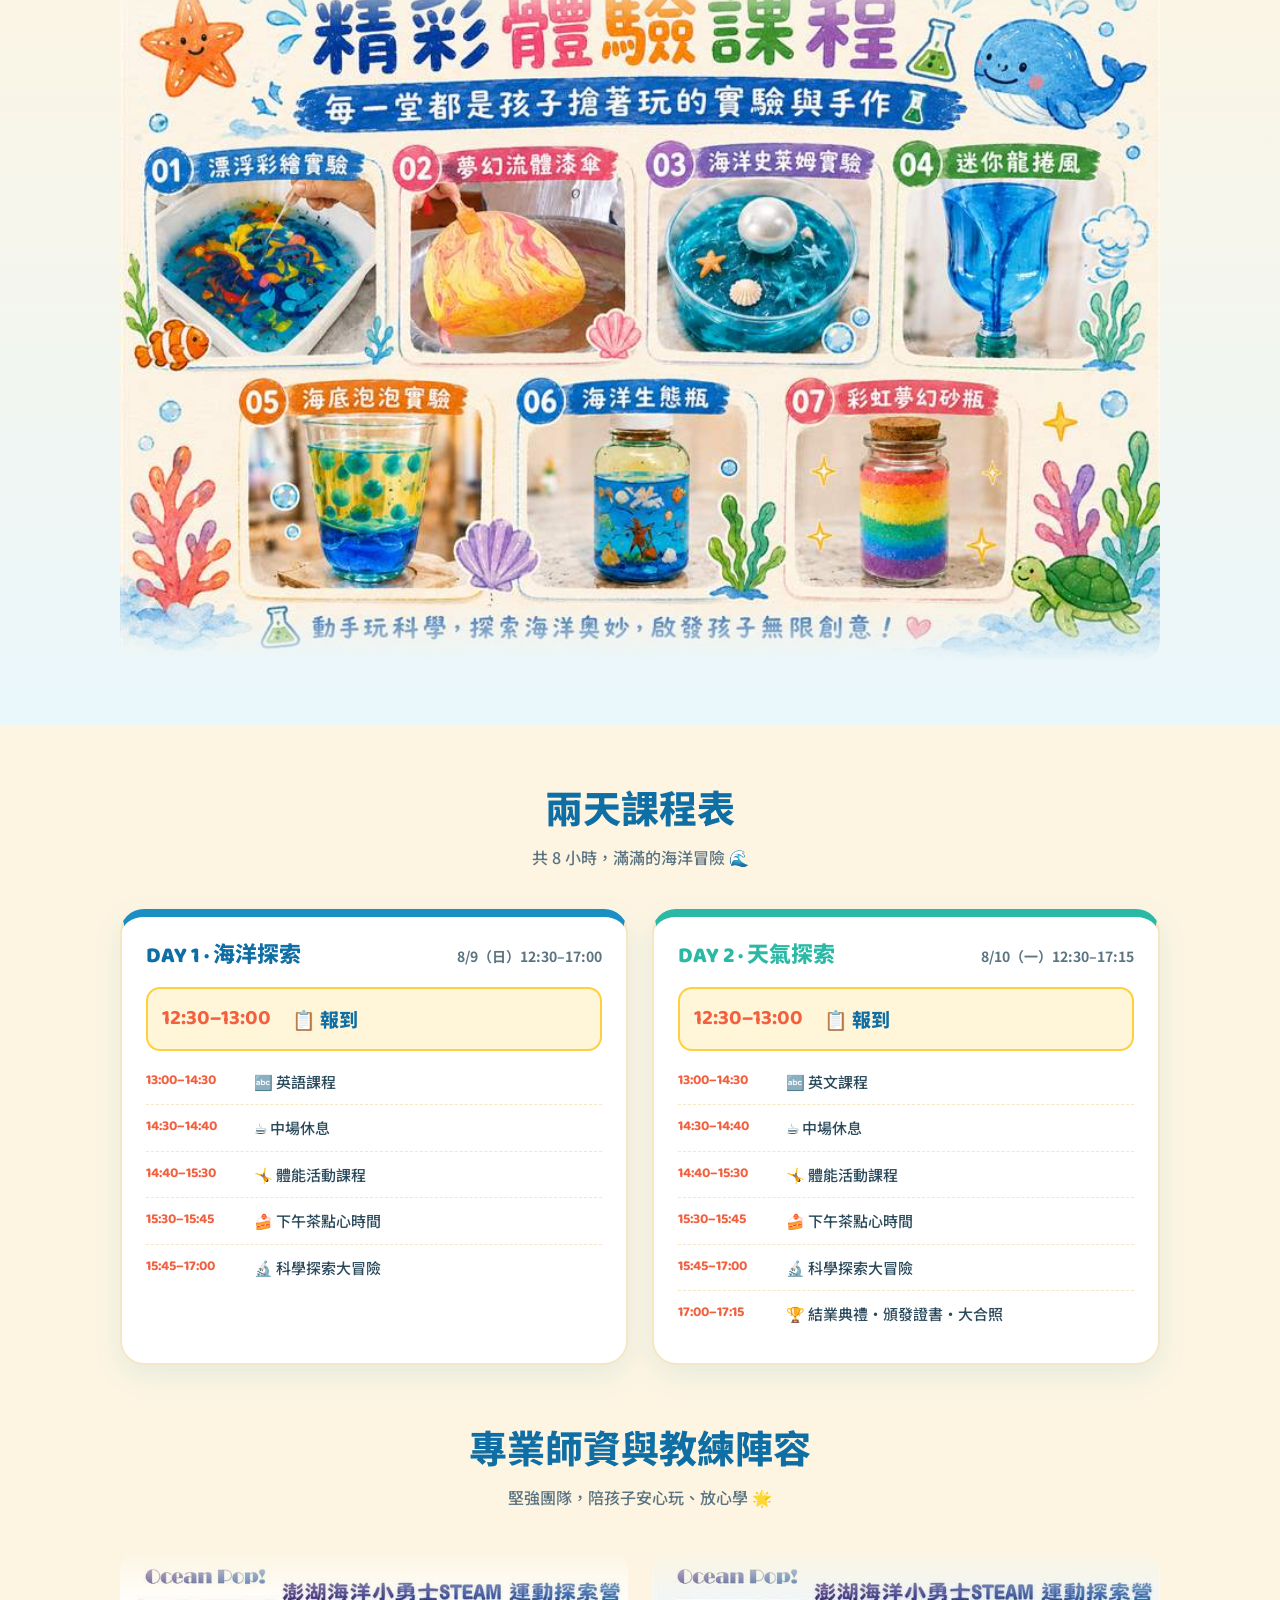
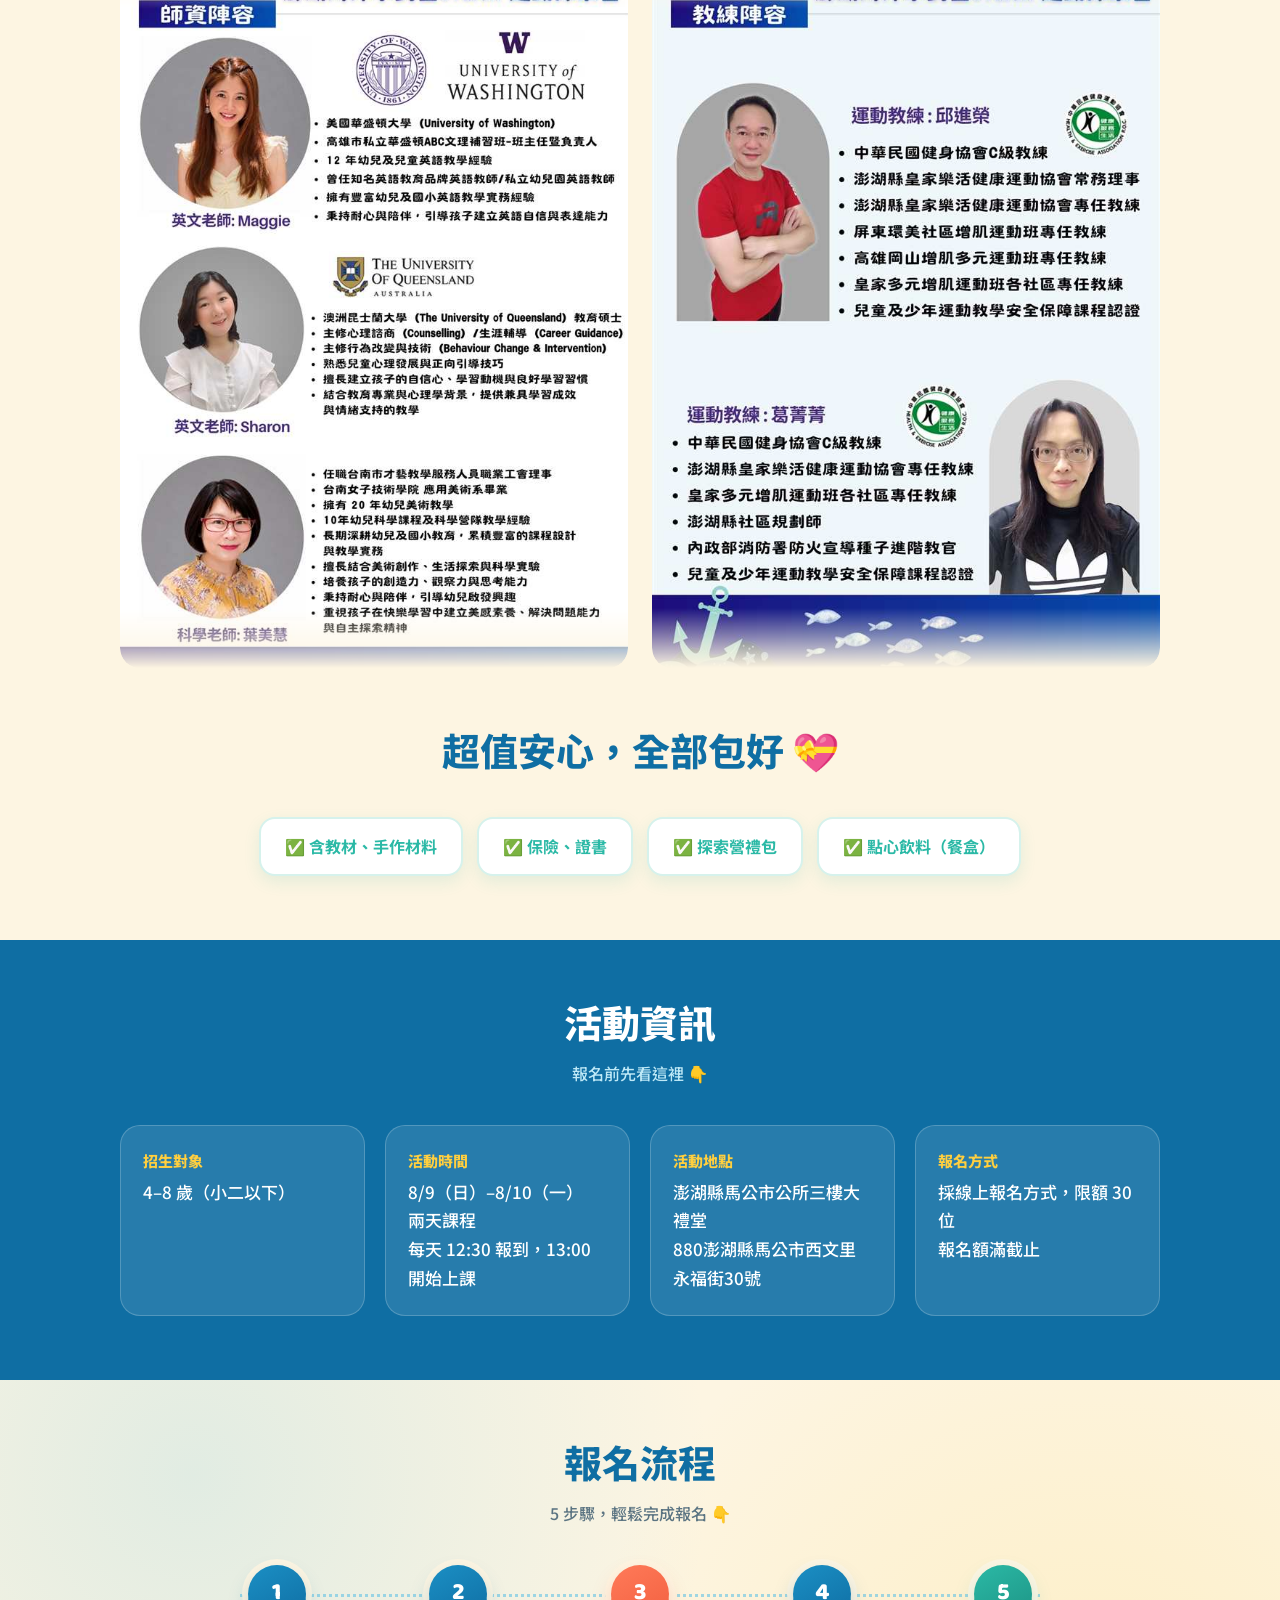
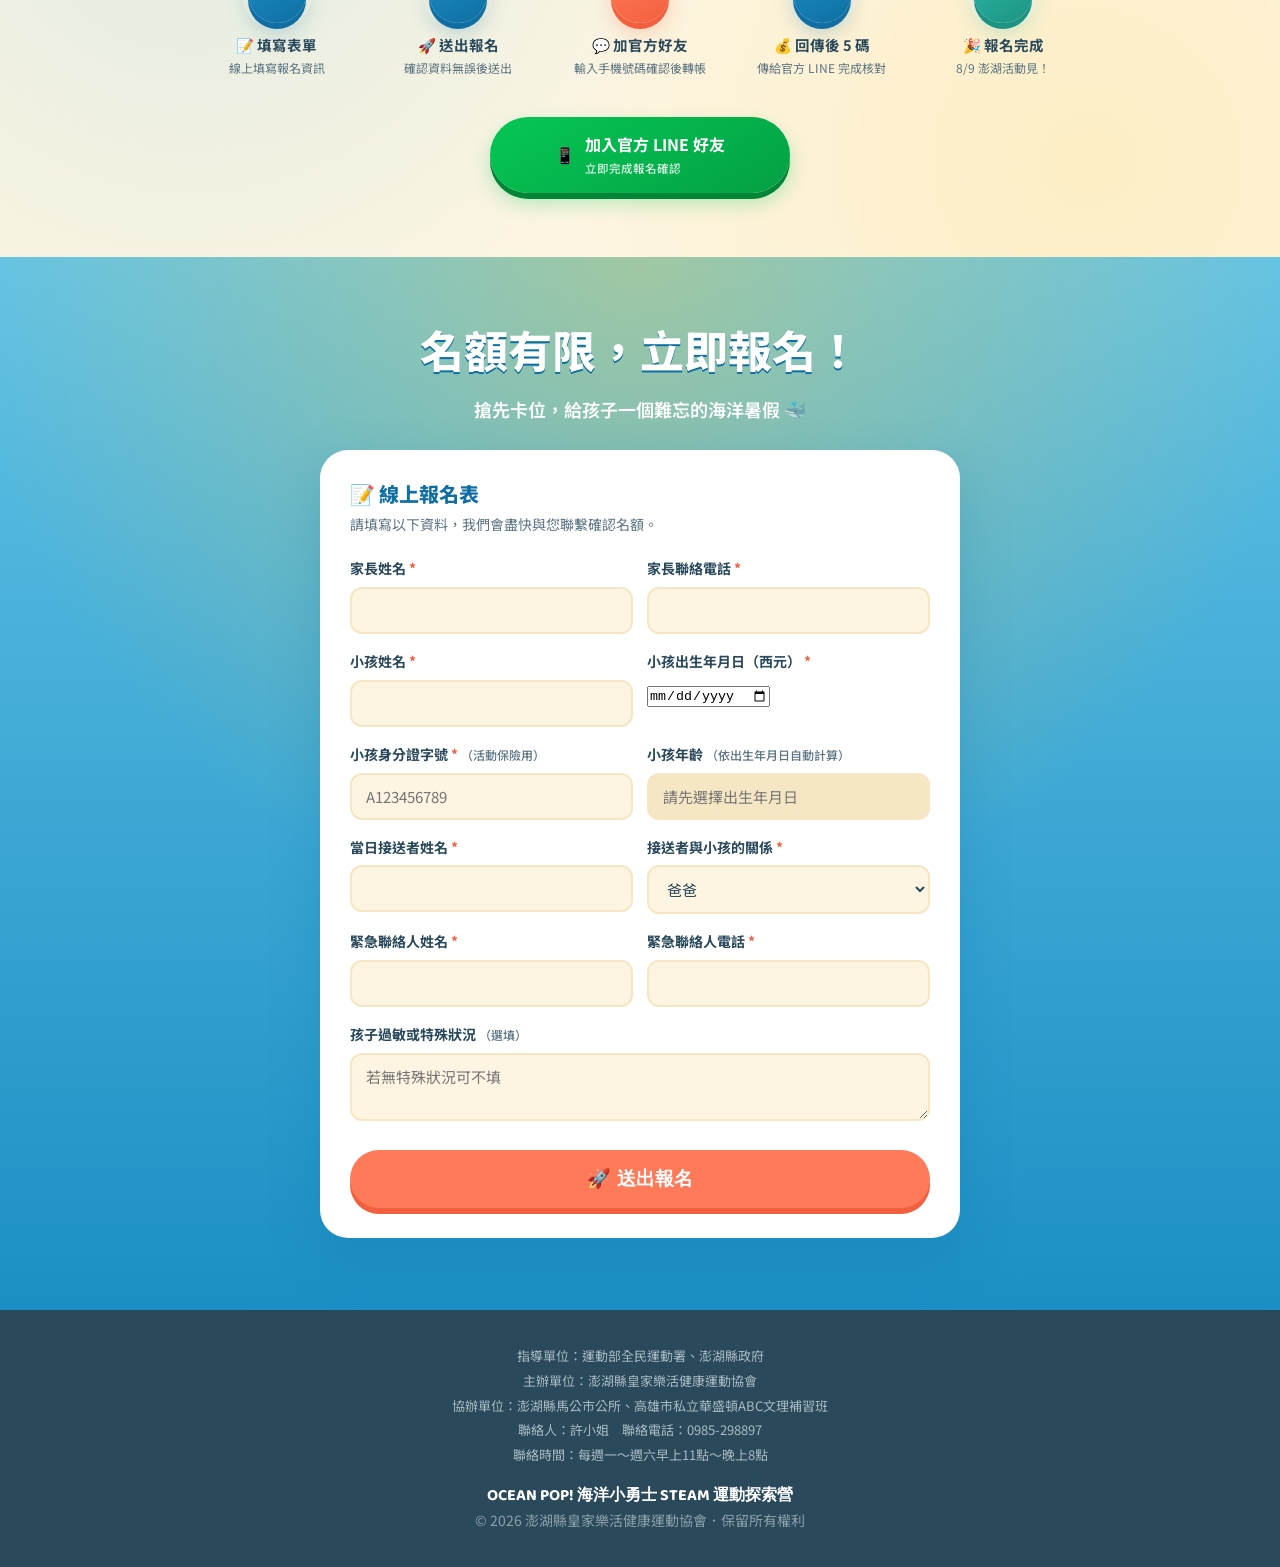
==== commit 70ecaa28: "Modify event schedule and add check-in details Updated the schedule and added check-in slots for the" ====
--- a/index.html
+++ b/index.html
@@ -161,6 +161,10 @@
   .slot:last-child{border-bottom:none;}
   .slot .t{font-family:"Baloo 2";font-weight:700;color:var(--coral-deep);font-size:14px;white-space:nowrap;min-width:96px;}
   .slot .a{font-size:15px;font-weight:500;}
+  /* 報到那一格特別放大、加底色，讓家長一眼看到準時報到時間 */
+  .slot.checkin{background:#fff6d9;border:2px solid var(--sun);border-radius:14px;padding:12px 14px;margin:4px 0 8px;align-items:center;}
+  .slot.checkin .t{font-size:21px;color:var(--coral-deep);min-width:118px;}
+  .slot.checkin .a{font-size:19px;font-weight:800;color:var(--ocean-deep);}
 
   /* ---------- 安心 ---------- */
   .assure{display:flex;gap:14px;flex-wrap:wrap;justify-content:center;}
@@ -389,20 +393,23 @@
     <p class="title-sub">共 8 小時，滿滿的海洋冒險 🌊</p>
     <div class="days">
       <div class="day d1">
-        <div class="dhead"><h3>DAY 1 · 海洋探索</h3><div class="date">8/9（日）下午 1:00–5:00</div></div>
-        <div class="slot"><div class="t">13:00–13:30</div><div class="a">🌟 報到・破冰活動</div></div>
-        <div class="slot"><div class="t">13:30–14:20</div><div class="a">🐟 海洋律動暖身・心派對</div></div>
-        <div class="slot"><div class="t">14:30–15:20</div><div class="a">🐠 海底生物百科大探索</div></div>
-        <div class="slot"><div class="t">15:30–16:20</div><div class="a">🎨 海洋生態藝術創作</div></div>
-        <div class="slot"><div class="t">16:20–17:00</div><div class="a">🔬 海洋科學探索大冒險</div></div>
+        <div class="dhead"><h3>DAY 1 · 海洋探索</h3><div class="date">8/9（日）12:30–17:00</div></div>
+        <div class="slot checkin"><div class="t">12:30–13:00</div><div class="a">📋 報到</div></div>
+        <div class="slot"><div class="t">13:00–14:30</div><div class="a">🔤 英語課程</div></div>
+        <div class="slot"><div class="t">14:30–14:40</div><div class="a">☕ 中場休息</div></div>
+        <div class="slot"><div class="t">14:40–15:30</div><div class="a">🤸 體能活動課程</div></div>
+        <div class="slot"><div class="t">15:30–15:45</div><div class="a">🍰 下午茶點心時間</div></div>
+        <div class="slot"><div class="t">15:45–17:00</div><div class="a">🔬 科學探索大冒險</div></div>
       </div>
       <div class="day d2">
-        <div class="dhead"><h3>DAY 2 · 天氣探索</h3><div class="date">8/10（一）下午 1:00–5:00</div></div>
-        <div class="slot"><div class="t">13:00–13:30</div><div class="a">☁️ 追風體能小勇士・趣味運動遊戲</div></div>
-        <div class="slot"><div class="t">13:30–14:20</div><div class="a">📡 氣象英文播報站 × STEM 氣象探索</div></div>
-        <div class="slot"><div class="t">14:30–15:20</div><div class="a">🎤 小小氣象主播體驗秀</div></div>
-        <div class="slot"><div class="t">15:30–16:20</div><div class="a">🌊 海洋英雄任務之風浪體能大挑戰</div></div>
-        <div class="slot"><div class="t">16:20–17:00</div><div class="a">🏆 結業典禮・頒發證書・大合照</div></div>
+        <div class="dhead"><h3>DAY 2 · 天氣探索</h3><div class="date">8/10（一）12:30–17:15</div></div>
+        <div class="slot checkin"><div class="t">12:30–13:00</div><div class="a">📋 報到</div></div>
+        <div class="slot"><div class="t">13:00–14:30</div><div class="a">🔤 英文課程</div></div>
+        <div class="slot"><div class="t">14:30–14:40</div><div class="a">☕ 中場休息</div></div>
+        <div class="slot"><div class="t">14:40–15:30</div><div class="a">🤸 體能活動課程</div></div>
+        <div class="slot"><div class="t">15:30–15:45</div><div class="a">🍰 下午茶點心時間</div></div>
+        <div class="slot"><div class="t">15:45–17:00</div><div class="a">🔬 科學探索大冒險</div></div>
+        <div class="slot"><div class="t">17:00–17:15</div><div class="a">🏆 結業典禮・頒發證書・大合照</div></div>
       </div>
     </div>
   </div>
@@ -441,7 +448,7 @@
     <p class="title-sub">報名前先看這裡 👇</p>
     <div class="info-grid">
       <div class="info-card"><div class="k">招生對象</div><div class="v">4–8 歲（小二以下）</div></div>
-      <div class="info-card"><div class="k">活動時間</div><div class="v">8/9（日）–8/10（一）　兩天共 8 小時<br>每天下午 1:00–5:00</div></div>
+      <div class="info-card"><div class="k">活動時間</div><div class="v">8/9（日）–8/10（一）　兩天課程<br>每天 12:30 報到，13:00 開始上課</div></div>
       <div class="info-card"><div class="k">活動地點</div><div class="v">澎湖縣馬公市公所三樓大禮堂<br>880澎湖縣馬公市西文里永福街30號</div></div>
       <div class="info-card"><div class="k">報名方式</div><div class="v">採線上報名方式，限額 30 位<br>報名額滿截止</div></div>
     </div>
@@ -557,6 +564,21 @@
       </form>
      </div>
 
+     <div class="confirm-card" id="signup-closed" style="display:none">
+      <h3>🔴 報名已截止</h3>
+      <div class="signup-note" id="closed-notice" style="white-space:pre-line;font-size:15px;line-height:1.85;text-align:left;">感謝大家熱情報名，目前名額已額滿，正在審核確認報名名單中！
+如有空位將另行公告。
+
+⚠️ 請尚未轉帳的家長，於報名後五天內完成轉帳，以保留名額，感謝您的配合！</div>
+
+      <div class="line-box">
+        <div class="line-title">📱 加入皇家樂活官方 LINE</div>
+        <div class="line-sub">澎湖縣皇家樂活健康運動協會</div>
+        <img src="https://api.qrserver.com/v1/create-qr-code/?size=200x200&data=https%3A%2F%2Flin.ee%2FvPda2yX" alt="皇家樂活官方 LINE QR Code" loading="lazy">
+        <div><a href="https://lin.ee/vPda2yX" target="_blank" rel="noopener" class="line-btn">加入 LINE 好友</a></div>
+      </div>
+     </div>
+
      <div class="confirm-card" id="signup-confirm">
       <h3>🎉 報名成功！</h3>
       <div class="signup-note" id="confirm-note">請截圖保存以下資訊，我們會盡快與您聯繫確認名額。</div>
@@ -738,6 +760,8 @@
   }
 
   const regStatusBadge = document.getElementById("reg-status-badge");
+  const signupFormWrap = document.getElementById("signup-form-wrap");
+  const signupClosed = document.getElementById("signup-closed");
 
   async function checkRegistrationStatus() {
     if (!GOOGLE_SCRIPT_URL) return;
@@ -751,8 +775,17 @@
       regStatusBadge.style.display = "inline-flex";
 
       if (!isOpen) {
-        Array.from(form.elements).forEach(function (el) { el.disabled = true; });
-        submitBtn.textContent = "🔒 報名已截止";
+        // 截止：整個報名表單收起來，改顯示截止訊息卡片
+        if (signupFormWrap) signupFormWrap.style.display = "none";
+        if (signupClosed) signupClosed.style.display = "block";
+        // 截止公告文字可從「活動設定」試算表的「截止公告」那格編輯；有填才覆蓋預設文字
+        var notice = String(res.activity.closedNotice || "").trim();
+        var noticeEl = document.getElementById("closed-notice");
+        if (notice && noticeEl) noticeEl.textContent = notice;
+      } else {
+        // 開放：確保表單顯示、截止卡片隱藏（B3 改回「開放」時會自動恢復）
+        if (signupFormWrap) signupFormWrap.style.display = "";
+        if (signupClosed) signupClosed.style.display = "none";
       }
     } catch (err) {
       // 查詢失敗就不顯示狀態，不影響表單本身運作
